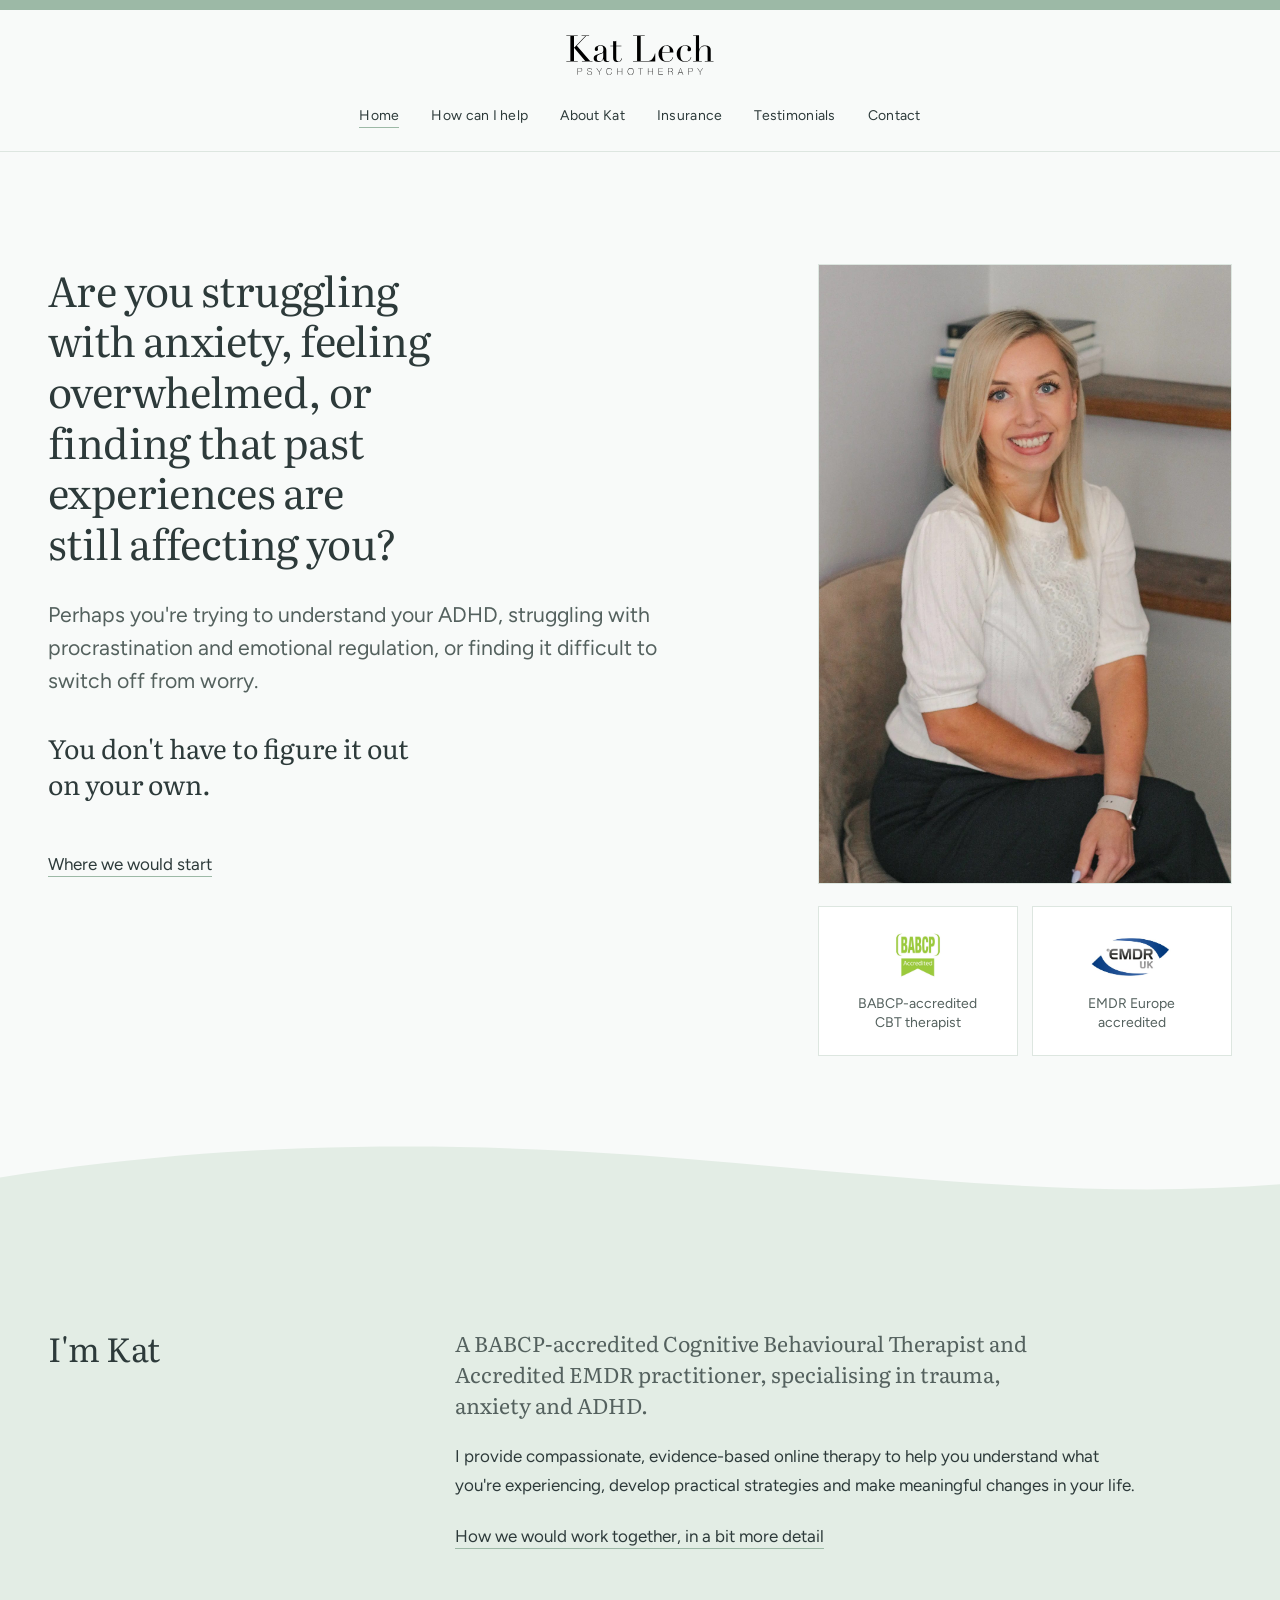
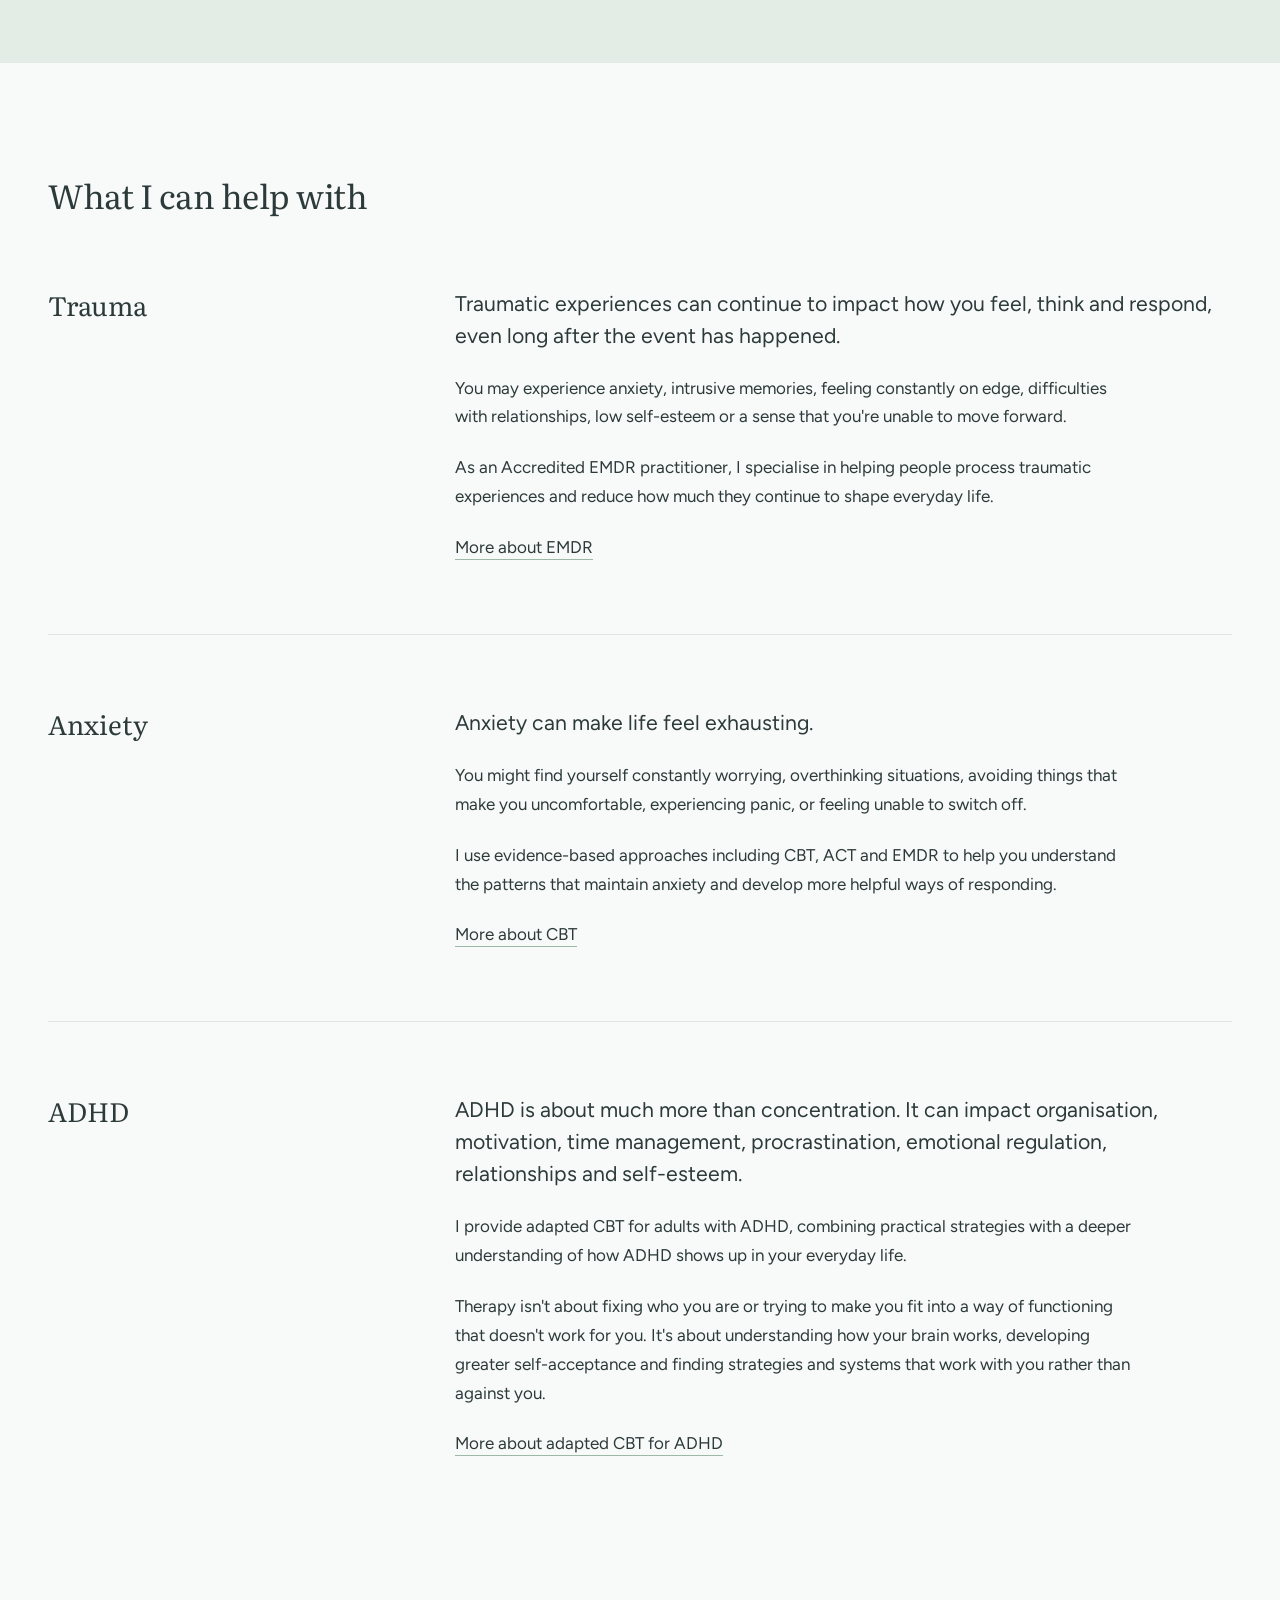
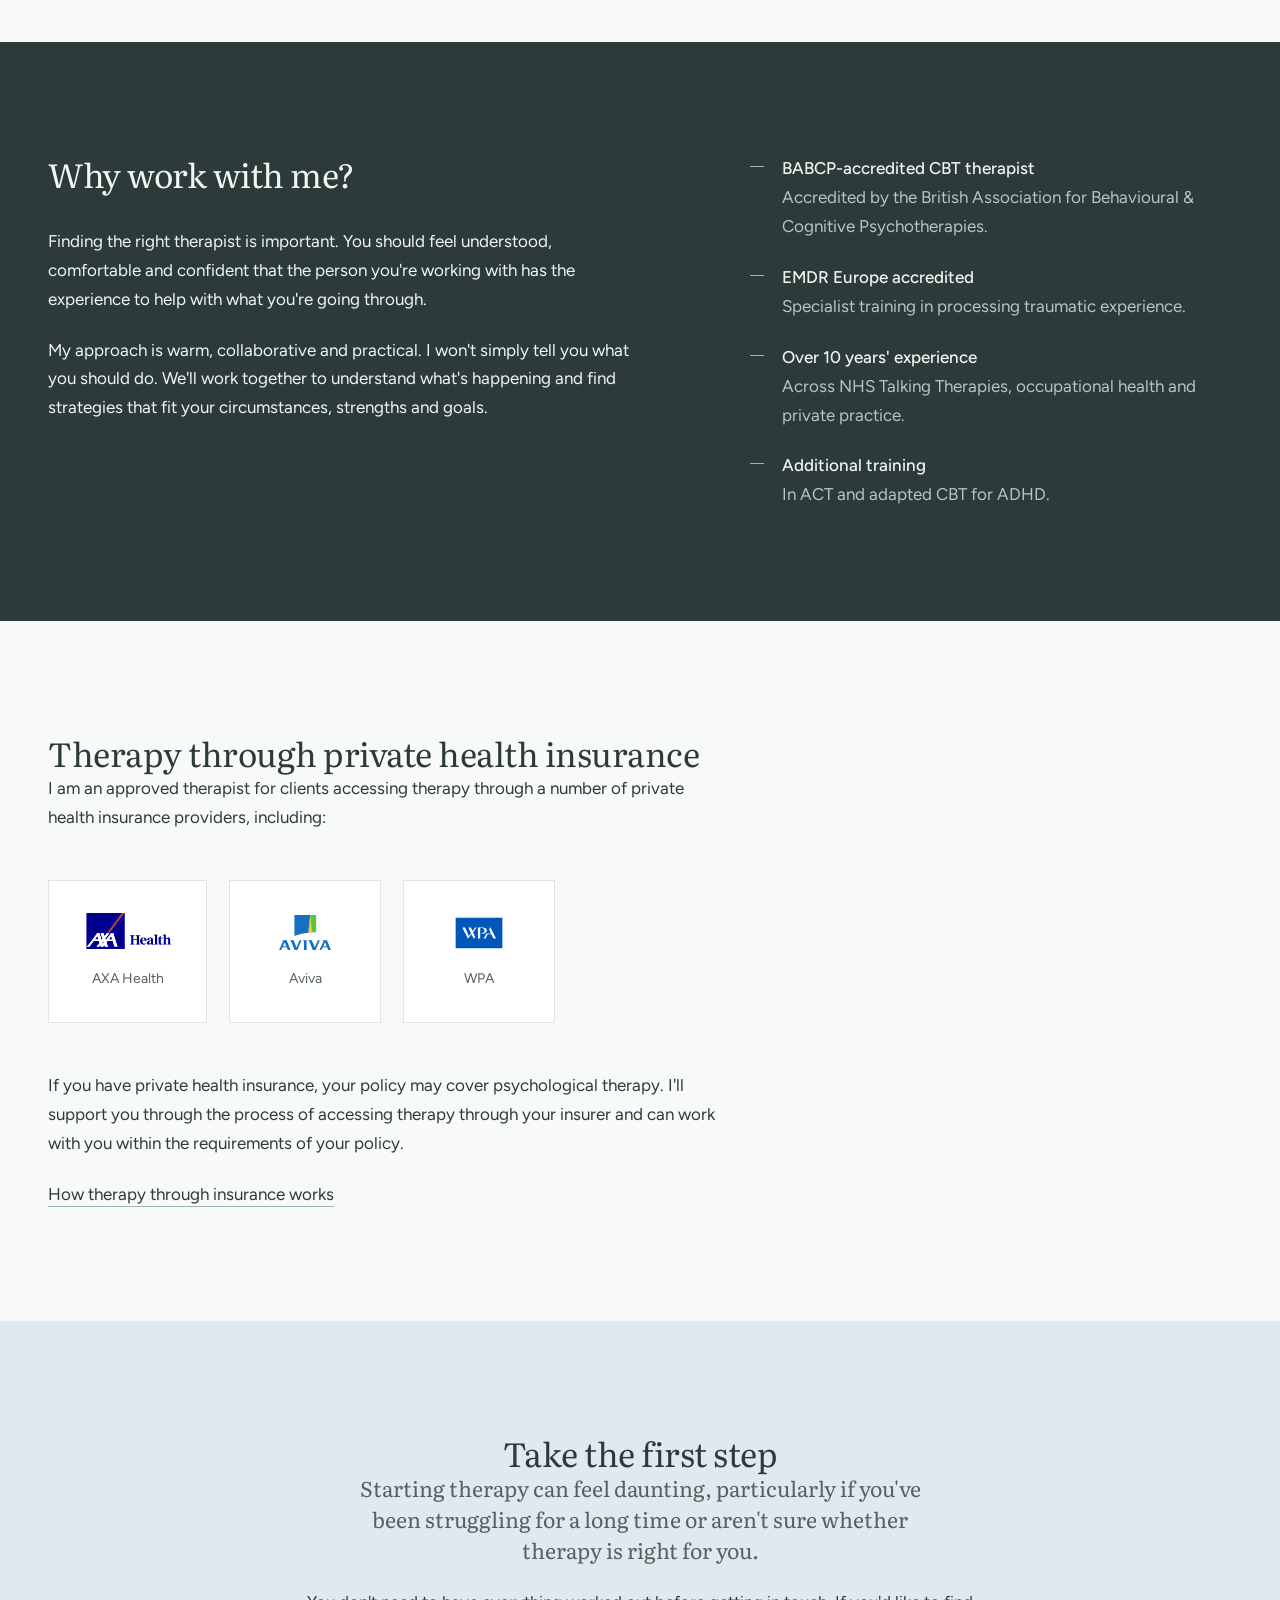
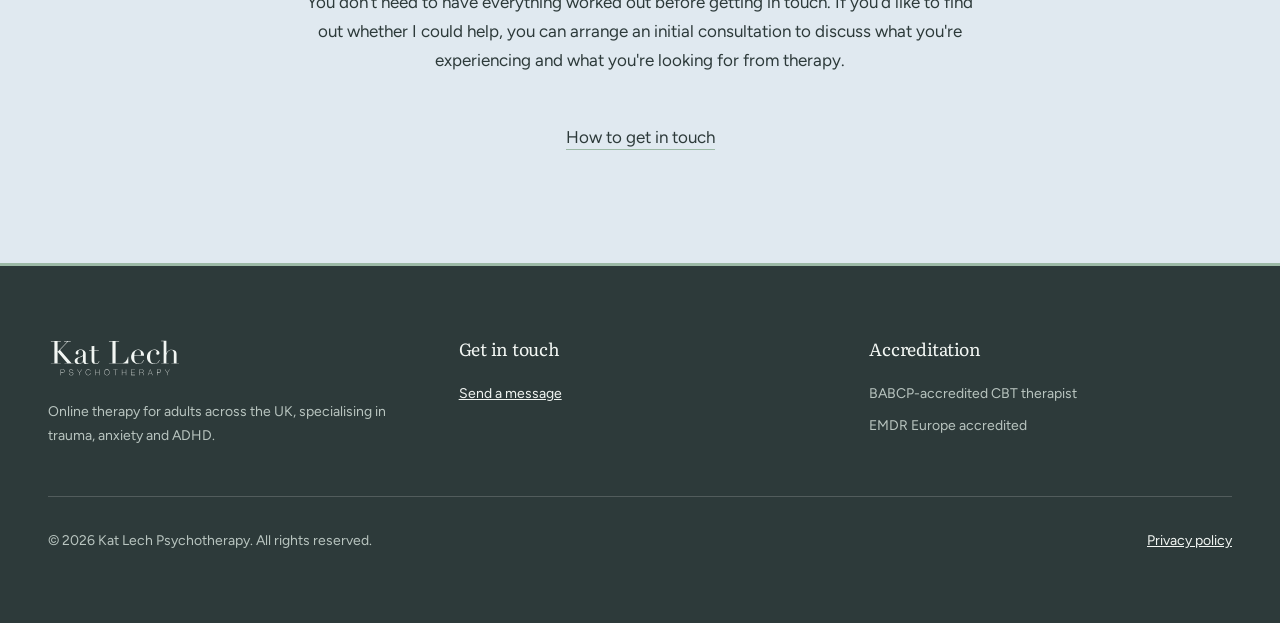
==== index.html @ a3a1272a "Put "affecting" back in the home page headline Requested on the artifact; the rest of the site keeps" ====
<!DOCTYPE html>
<html lang="en-GB">
<head>
<meta charset="utf-8">
<meta name="viewport" content="width=device-width, initial-scale=1">
<title>Kat Lech Psychotherapy — CBT &amp; EMDR Therapy for Trauma, Anxiety and ADHD</title>
<meta name="description" content="Kat is a BABCP-accredited Cognitive Behavioural Therapist and Accredited EMDR practitioner, offering compassionate, evidence-based online therapy for trauma, anxiety and ADHD across the UK.">
<meta property="og:title" content="Kat Lech Psychotherapy — CBT &amp; EMDR Therapy for Trauma, Anxiety and ADHD">
<meta property="og:description" content="Compassionate, evidence-based online therapy for trauma, anxiety and ADHD. BABCP-accredited CBT therapist and Accredited EMDR practitioner.">
<meta property="og:type" content="website">
<meta property="og:locale" content="en_GB">
<link rel="icon" href="assets/img/favicon.ico" sizes="any">
<link rel="icon" href="assets/img/favicon-32.png" type="image/png" sizes="32x32">
<link rel="apple-touch-icon" href="assets/img/apple-touch-icon.png">
<link rel="preconnect" href="https://fonts.googleapis.com">
<link rel="preconnect" href="https://fonts.gstatic.com" crossorigin>
<link href="https://fonts.googleapis.com/css2?family=Literata:opsz,wght@7..72,400..600&family=Figtree:wght@400..600&display=swap" rel="stylesheet">
<link rel="stylesheet" href="assets/css/site.css">
</head>
<body>

<a class="skip-link" href="#main">Skip to content</a>

<div class="topstrip"></div>

<header class="masthead">
  <div class="shell masthead-inner">
    <a class="wordmark" href="index.html">
      <img src="assets/img/kat-lech-psychotherapy-logo.svg" width="846" height="253"
           alt="Kat Lech Psychotherapy">
    </a>

    <button class="nav-toggle" type="button" aria-expanded="false" aria-controls="primary-nav">
      Menu
    </button>

    <nav class="nav" id="primary-nav" aria-label="Primary">
      <ul class="nav-list">
        <li><a href="index.html" aria-current="page">Home</a></li>
        <li><a href="how-can-i-help.html">How can I help</a></li>
        <li><a href="about.html">About Kat</a></li>
        <li><a href="insurance.html">Insurance</a></li>
        <li><a href="testimonials.html">Testimonials</a></li>
        <li><a href="contact.html">Contact</a></li>
      </ul>
    </nav>
  </div>
</header>

<main id="main">

  <!-- Hero ---------------------------------------------------------------- -->
  <section class="hero">
    <div class="shell hero-grid">
      <div>
        <h1 class="enter enter-1">Are you struggling with anxiety, feeling overwhelmed, or finding that past experiences are still affecting you?</h1>

        <p class="hero-sub enter enter-2">Perhaps you're trying to understand your ADHD, struggling with procrastination and emotional regulation, or finding it difficult to switch off from worry.</p>

        <p class="hero-affirm enter enter-3">You don't have to figure it out on your own.</p>

        <p class="hero-next enter enter-4"><a class="link-underline" href="how-can-i-help.html">Where we would start</a></p>

      </div>

      <div class="enter enter-3">
        <figure class="photo" style="margin: 0">
          <img src="assets/img/kat-portrait.jpg"
               width="1400" height="2100"
               alt="Kat, a CBT therapist and Accredited EMDR practitioner, seated in a chair beside a shelf of books."
               fetchpriority="high">
        </figure>

        <ul class="accreditation enter enter-4">
          <li>
            <img src="assets/img/babcp-accredited.jpg" width="600" height="600" alt="">
            <span>BABCP-accredited CBT therapist</span>
          </li>
          <li>
            <img src="assets/img/emdr-uk.jpg" width="600" height="325" alt="">
            <span>EMDR Europe accredited</span>
          </li>
        </ul>
      </div>
    </div>

    <svg class="hero-curve" viewBox="0 0 1440 90" preserveAspectRatio="none" aria-hidden="true" focusable="false">
      <path d="M0,90 L0,44 C240,4 480,0 720,18 C960,36 1200,72 1440,52 L1440,90 Z"></path>
    </svg>
  </section>

  <!-- Introduction -------------------------------------------------------- -->
  <section class="intro section">
    <div class="shell intro-grid">
      <h2>I'm Kat</h2>
      <div class="prose">
        <p class="lead">A BABCP-accredited Cognitive Behavioural Therapist and Accredited EMDR practitioner, specialising in trauma, anxiety and ADHD.</p>
        <p>I provide compassionate, evidence-based online therapy to help you understand what you're experiencing, develop practical strategies and make meaningful changes in your life.</p>
        <p><a class="link-underline" href="how-can-i-help.html">How we would work together, in a bit more detail</a></p>
      </div>
    </div>
  </section>

  <!-- Specialisms --------------------------------------------------------- -->
  <section class="section" aria-labelledby="specialisms-heading">
    <div class="shell">
      <h2 id="specialisms-heading">What I can help with</h2>
    </div>

    <div class="shell specialism">
      <div class="specialism-grid">
        <div>
          <h3>Trauma</h3>
        </div>
        <div class="prose">
          <p>Traumatic experiences can continue to impact how you feel, think and respond, even long after the event has happened.</p>
          <p>You may experience anxiety, intrusive memories, feeling constantly on edge, difficulties with relationships, low self-esteem or a sense that you're unable to move forward.</p>
          <p>As an Accredited EMDR practitioner, I specialise in helping people process traumatic experiences and reduce how much they continue to shape everyday life.</p>
          <p><a class="link-underline" href="how-can-i-help.html#emdr">More about EMDR</a></p>
        </div>
      </div>
    </div>

    <div class="shell specialism">
      <div class="specialism-grid">
        <div>
          <h3>Anxiety</h3>
        </div>
        <div class="prose">
          <p>Anxiety can make life feel exhausting.</p>
          <p>You might find yourself constantly worrying, overthinking situations, avoiding things that make you uncomfortable, experiencing panic, or feeling unable to switch off.</p>
          <p>I use evidence-based approaches including CBT, ACT and EMDR to help you understand the patterns that maintain anxiety and develop more helpful ways of responding.</p>
          <p><a class="link-underline" href="how-can-i-help.html#cbt">More about CBT</a></p>
        </div>
      </div>
    </div>

    <div class="shell specialism">
      <div class="specialism-grid">
        <div>
          <h3>ADHD</h3>
        </div>
        <div class="prose">
          <p>ADHD is about much more than concentration. It can impact organisation, motivation, time management, procrastination, emotional regulation, relationships and self-esteem.</p>
          <p>I provide adapted CBT for adults with ADHD, combining practical strategies with a deeper understanding of how ADHD shows up in your everyday life.</p>
          <p>Therapy isn't about fixing who you are or trying to make you fit into a way of functioning that doesn't work for you. It's about understanding how your brain works, developing greater self-acceptance and finding strategies and systems that work with you rather than against you.</p>
          <p><a class="link-underline" href="how-can-i-help.html#adhd">More about adapted CBT for ADHD</a></p>
        </div>
      </div>
    </div>
  </section>

  <!-- Why work with me ---------------------------------------------------- -->
  <section class="section band-ink" aria-labelledby="why-heading">
    <div class="shell why-grid">
      <div class="prose">
        <h2 id="why-heading">Why work with me?</h2>
        <p>Finding the right therapist is important. You should feel understood, comfortable and confident that the person you're working with has the experience to help with what you're going through.</p>
        <p>My approach is warm, collaborative and practical. I won't simply tell you what you should do. We'll work together to understand what's happening and find strategies that fit your circumstances, strengths and goals.</p>
      </div>

      <ul class="credential-list">
        <li><strong>BABCP-accredited CBT therapist</strong> Accredited by the British Association for Behavioural &amp; Cognitive Psychotherapies.</li>
        <li><strong>EMDR Europe accredited</strong> Specialist training in processing traumatic experience.</li>
        <li><strong>Over 10 years' experience</strong> Across NHS Talking Therapies, occupational health and private practice.</li>
        <li><strong>Additional training</strong> In ACT and adapted CBT for ADHD.</li>
      </ul>
    </div>
  </section>

  <!-- Insurance ----------------------------------------------------------- -->
  <section class="section" aria-labelledby="insurance-heading">
    <div class="shell">
      <h2 id="insurance-heading">Therapy through private health insurance</h2>
      <p>I am an approved therapist for clients accessing therapy through a number of private health insurance providers, including:</p>

      <ul class="insurers">
        <li>
          <img src="assets/img/axa-health.svg" width="160" height="72" alt="" loading="lazy">
          <span>AXA Health</span>
        </li>
        <li>
          <img src="assets/img/aviva.svg" width="957" height="688" alt="" loading="lazy">
          <span>Aviva</span>
        </li>
        <li>
          <img src="assets/img/wpa.svg" width="96" height="72" alt="" loading="lazy">
          <span>WPA</span>
        </li>
      </ul>

      <p>If you have private health insurance, your policy may cover psychological therapy. I'll support you through the process of accessing therapy through your insurer and can work with you within the requirements of your policy.</p>
      <p><a class="link-underline" href="insurance.html">How therapy through insurance works</a></p>
    </div>
  </section>

  <!-- Closing ------------------------------------------------------------- -->
  <section class="section band-sky closing" id="contact" aria-labelledby="contact-heading">
    <div class="shell-narrow">
      <h2 id="contact-heading">Take the first step</h2>
      <p class="lead">Starting therapy can feel daunting, particularly if you've been struggling for a long time or aren't sure whether therapy is right for you.</p>
      <p>You don't need to have everything worked out before getting in touch. If you'd like to find out whether I could help, you can arrange an initial consultation to discuss what you're experiencing and what you're looking for from therapy.</p>

      <p class="closing-next"><a class="link-underline" href="contact.html">How to get in touch</a></p>
    </div>
  </section>

</main>

<footer class="site-footer">
  <div class="shell">
    <div class="footer-grid">
      <div>
        <a class="footer-wordmark" href="index.html">
          <img src="assets/img/kat-lech-psychotherapy-logo-white.svg" width="846" height="253"
               alt="Kat Lech Psychotherapy">
        </a>
        <p>Online therapy for adults across the UK, specialising in trauma, anxiety and ADHD.</p>
      </div>

      <div>
        <h2>Get in touch</h2>
        <ul>
          <li><a href="contact.html">Send a message</a></li>
        </ul>
      </div>

      <div>
        <h2>Accreditation</h2>
        <ul>
          <li>BABCP-accredited CBT therapist</li>
          <li>EMDR Europe accredited</li>
        </ul>
      </div>
    </div>

    <div class="footer-base">
      <p>© <span data-year>2026</span> Kat Lech Psychotherapy. All rights reserved.</p>
      <p><a href="privacy.html">Privacy policy</a></p>
    </div>
  </div>
</footer>

<script src="assets/js/site.js" defer></script>
</body>
</html>
---- assets/css/site.css ----
/* ==========================================================================
   Kat Lech Psychotherapy — CBT & EMDR
   Design tokens first, then base, layout, components, sections, utilities.
   Every brand value lives in :root — change it there and it changes site-wide.
   ========================================================================== */

:root {
  /* Colour — pastel green and blue grounds over a deep slate-teal ink.
     No pink anywhere. Colour sits in the backgrounds; text is never tinted.
     --accent is decorative only and fails contrast for text. */
  --ground:      #f8faf9;
  --surface:     #ffffff;
  --sage:        #e3ede5;
  --sky:         #e0e9f0;
  --accent:      #9cb9a6;
  --ink:         #2d3a3a;
  --ink-muted:   #54615e;
  --rule:        #dde6e0;
  --error:       #9a2f2a;
  --ink-on-dark: #f2f6f3;
  --muted-on-dark: #b9c5c0;

  /* Type */
  --font-display: "Literata", "Iowan Old Style", Georgia, serif;
  --font-body: "Figtree", -apple-system, BlinkMacSystemFont, "Segoe UI", sans-serif;

  /* A true modular scale: every step is the one below it x1.25, at both ends
     of the fluid range, so the hierarchy holds its proportions at any width.
     The old sizes were hand-tuned and their ratios ran from 1.21 to 1.71,
     shifting as the window resized. Everything is smaller now — the display
     size drops from 70px to 41px — because a long, quiet headline does not
     need to shout to be first.
     --step-small sits deliberately off the scale, at a 14px legibility
     floor for navigation and labels. */
  --step-display: clamp(2.07rem, 1.87rem + 0.90vw, 2.59rem);
  --step-h2:      clamp(1.73rem, 1.60rem + 0.60vw, 2.075rem);
  --step-h3:      clamp(1.44rem, 1.35rem + 0.38vw, 1.66rem);
  --step-lead:    clamp(1.20rem, 1.15rem + 0.23vw, 1.33rem);
  --step-body:    clamp(1rem, 0.98rem + 0.11vw, 1.0625rem);
  --step-small:   0.875rem;

  /* Spacing — the same 1.5 ratio, opened up by about a fifth. The type got
     smaller without the space around it changing, so the page had gone tight
     relative to what sits in it. Section rhythm goes 90px to 112px. */
  --space-2xs: 0.5rem;
  --space-xs:  0.875rem;
  --space-s:   1.375rem;
  --space-m:   2rem;
  --space-l:   3rem;
  --space-xl:  4.5rem;
  --space-2xl: 7rem;
  --space-3xl: 10rem;

  /* Height of the sticky masthead plus a little breathing room. */
  --header-height: 9.5rem;

  --measure: 62ch;
  --measure-tight: 48ch;
  --shell: 74rem;
  --shell-narrow: 46rem;

  --ease: cubic-bezier(0.22, 0.61, 0.36, 1);
}

/* --------------------------------------------------------------------------
   Base
   -------------------------------------------------------------------------- */

*,
*::before,
*::after { box-sizing: border-box; }

html {
  -webkit-text-size-adjust: 100%;
  scroll-behavior: smooth;
  /* The masthead is sticky, so anchored targets and keyboard focus must be
     scrolled clear of it — WCAG 2.2 AA, Focus Not Obscured (Minimum). */
  scroll-padding-top: var(--header-height);
}

body {
  margin: 0;
  background: var(--ground);
  color: var(--ink);
  font-family: var(--font-body);
  font-size: var(--step-body);
  line-height: 1.7;
  -webkit-font-smoothing: antialiased;
}

h1, h2, h3, h4 {
  font-family: var(--font-display);
  font-weight: 400;
  line-height: 1.22;
  text-wrap: balance;
  margin: 0;
}

/* Negative tracking only where the type is large enough to need it. */
h1, h2 { letter-spacing: -0.015em; }

h1 { font-size: var(--step-display); }
h2 { font-size: var(--step-h2); }
h3 { font-size: var(--step-h3); line-height: 1.3; }

p { margin: 0 0 var(--space-s); max-width: var(--measure); }
p:last-child { margin-bottom: 0; }

a { color: inherit; }

img, svg { display: block; max-width: 100%; }

ul, ol { margin: 0; padding: 0; }

:focus-visible {
  outline: 2px solid var(--ink);
  outline-offset: 3px;
  border-radius: 2px;
}

.skip-link {
  position: absolute;
  left: var(--space-s);
  top: var(--space-s);
  z-index: 100;
  padding: var(--space-xs) var(--space-s);
  background: var(--ink);
  color: var(--ink-on-dark);
  text-decoration: none;
  transform: translateY(-200%);
}
.skip-link:focus { transform: translateY(0); }

/* --------------------------------------------------------------------------
   Layout primitives
   -------------------------------------------------------------------------- */

.shell {
  width: min(100% - 2.5rem, var(--shell));
  margin-inline: auto;
}

.shell-narrow {
  width: min(100% - 2.5rem, var(--shell-narrow));
  margin-inline: auto;
}

.section { padding-block: var(--space-2xl); }
.section-tight { padding-block: var(--space-xl); }

.band-sage { background: var(--sage); }
.band-sky { background: var(--sky); }
.band-ink { background: var(--ink); color: var(--ink-on-dark); }
.band-ink h2, .band-ink h3 { color: var(--ink-on-dark); }

/* The line under a heading. Same typeface as the headings so subheads read
   as one system across every page. */
.lead {
  font-family: var(--font-display);
  font-size: var(--step-lead);
  line-height: 1.45;
  color: var(--ink-muted);
  max-width: var(--measure-tight);
}

.band-ink .lead { color: var(--muted-on-dark); }

.prose > * + * { margin-top: var(--space-s); }
.prose > h2 + *,
.prose > h3 + * { margin-top: var(--space-m); }

.rule {
  border: 0;
  border-top: 1px solid var(--rule);
  margin: 0;
}

/* --------------------------------------------------------------------------
   Buttons and links
   -------------------------------------------------------------------------- */

.btn {
  display: inline-block;
  padding: 0.95em 1.9em;
  font-family: var(--font-body);
  font-size: var(--step-small);
  font-weight: 500;
  letter-spacing: 0.06em;
  text-transform: uppercase;
  text-decoration: none;
  border: 1px solid var(--ink);
  transition: background-color 0.25s var(--ease), color 0.25s var(--ease);
}

.btn-primary {
  background: var(--ink);
  color: var(--ink-on-dark);
}
.btn-primary:hover { background: #3f5150; }

.btn-secondary {
  background: transparent;
  color: var(--ink);
}
.btn-secondary:hover { background: var(--ink); color: var(--ink-on-dark); }

.btn-on-dark {
  background: var(--ink-on-dark);
  color: var(--ink);
  border-color: var(--ink-on-dark);
}
.btn-on-dark:hover { background: transparent; color: var(--ink-on-dark); }

.link-underline {
  color: inherit;
  text-decoration: none;
  border-bottom: 1px solid var(--accent);
  padding-bottom: 2px;
  transition: border-color 0.25s var(--ease);
}
.link-underline:hover { border-color: currentColor; }

.actions {
  display: flex;
  flex-wrap: wrap;
  gap: var(--space-s);
  align-items: center;
}

/* --------------------------------------------------------------------------
   Header
   -------------------------------------------------------------------------- */

.topstrip {
  height: 10px;
  background: var(--accent);
}

.masthead {
  position: sticky;
  top: 0;
  z-index: 50;
  background: var(--ground);
  border-bottom: 1px solid var(--rule);
}

/* Logo above the navigation, both centred. */
.masthead-inner {
  display: flex;
  flex-direction: column;
  align-items: center;
  gap: var(--space-s);
  padding-block: var(--space-s);
}

.wordmark {
  display: block;
  line-height: 0;
}

/* The lockup stacks the name over the strapline, so it needs more height
   than the single-line version it replaced. */
.wordmark img {
  height: clamp(34px, 5vw, 46px);
  width: auto;
}

.nav-toggle {
  display: inline-flex;
  align-items: center;
  gap: 0.5rem;
  background: none;
  border: 1px solid var(--rule);
  padding: 0.6rem 0.9rem;
  font: inherit;
  font-size: var(--step-small);
  color: var(--ink);
  cursor: pointer;
}

.nav {
  display: flex;
  justify-content: center;
  align-items: center;
  gap: var(--space-m);
  width: 100%;
}

.nav-list {
  display: flex;
  flex-wrap: wrap;
  align-items: center;
  justify-content: center;
  gap: var(--space-xs) var(--space-m);
  list-style: none;
}

.nav-list a {
  text-decoration: none;
  font-size: var(--step-small);
  letter-spacing: 0.02em;
  padding-bottom: 3px;
  border-bottom: 1px solid transparent;
  transition: border-color 0.25s var(--ease);
}
.nav-list a:hover,
.nav-list a[aria-current="page"] { border-color: var(--accent); }

@media (max-width: 62rem) {
  .nav {
    display: none;
    position: absolute;
    inset: 100% 0 auto;
    flex-direction: column;
    align-items: stretch;
    gap: 0;
    background: var(--ground);
    border-bottom: 1px solid var(--rule);
    padding: var(--space-s) 1.25rem var(--space-m);
  }
  .nav[data-open="true"] { display: flex; }
  .nav-list {
    flex-direction: column;
    align-items: stretch;
    gap: 0;
  }
  .nav-list a {
    display: block;
    padding-block: var(--space-s);
    border-bottom: 1px solid var(--rule);
  }
  .nav .btn { margin-top: var(--space-s); text-align: center; }
}

@media (min-width: 62.0625rem) {
  .nav-toggle { display: none; }
}

/* --------------------------------------------------------------------------
   Hero — typography led. The opening question is the strongest asset here.
   -------------------------------------------------------------------------- */

.hero {
  position: relative;
  padding-block: var(--space-2xl) var(--space-3xl);
  overflow: hidden;
}

.hero-grid {
  display: grid;
  gap: var(--space-xl);
  align-items: start;
}

@media (min-width: 60rem) {
  .hero-grid {
    grid-template-columns: minmax(0, 1.35fr) minmax(0, 0.85fr);
    gap: var(--space-2xl);
  }
}

.hero h1 {
  max-width: 18ch;
  }

.hero-sub {
  margin-top: var(--space-m);
  font-size: var(--step-lead);
  line-height: 1.55;
  color: var(--ink-muted);
  max-width: 44ch;
}

.hero-affirm {
  margin-top: var(--space-m);
  font-family: var(--font-display);
  font-size: var(--step-h3);
  line-height: 1.35;
  max-width: 26ch;
}

.hero-next { margin-top: var(--space-l); }


.hero-curve {
  position: absolute;
  left: 0;
  right: 0;
  bottom: -1px;
  width: 100%;
  height: clamp(40px, 6vw, 90px);
  /* Matches the band immediately below, so the curve reads as that section
     rising rather than as a stripe of its own. */
  fill: var(--sage);
}

/* Image placeholders — sized so real photographs drop straight in. */
.frame {
  position: relative;
  background: var(--sage);
  border: 1px solid var(--rule);
}

.frame::after {
  content: attr(data-label);
  position: absolute;
  inset: auto 0 0;
  padding: var(--space-xs);
  text-align: center;
  font-size: 0.75rem;
  letter-spacing: 0.08em;
  color: var(--ink-muted);
}

.frame-portrait { aspect-ratio: 4 / 5; }
.frame-wide { aspect-ratio: 3 / 2; }

.frame img {
  width: 100%;
  height: 100%;
  object-fit: cover;
}

/* A photograph at its own proportions — no crop, no fixed ratio. The width
   and height attributes on the img reserve the space so nothing shifts as
   it loads. */
.photo {
  border: 1px solid var(--rule);
  background: var(--sage);
}

.photo img {
  width: 100%;
  height: auto;
}

/* --------------------------------------------------------------------------
   Intro
   -------------------------------------------------------------------------- */

.intro { background: var(--sage); }

.intro-grid {
  display: grid;
  gap: var(--space-xl);
}

@media (min-width: 60rem) {
  .intro-grid {
    grid-template-columns: minmax(0, 0.55fr) minmax(0, 1.45fr);
    gap: var(--space-2xl);
    align-items: start;
  }
}

/* --------------------------------------------------------------------------
   Specialisms — alternating bands, not a card grid. Heavy subject matter
   reads calmer with full-width room around it.
   -------------------------------------------------------------------------- */

.specialism { padding-block: var(--space-xl); }

.specialism + .specialism { border-top: 1px solid var(--rule); }

.specialism-grid {
  display: grid;
  gap: var(--space-m);
  align-items: start;
}

@media (min-width: 60rem) {
  .specialism-grid {
    grid-template-columns: minmax(0, 0.55fr) minmax(0, 1.45fr);
    gap: var(--space-2xl);
  }
}

/* One step below the section heading above them. They were both set at the
   h2 size, so "Trauma" and "What I can help with" carried equal weight. */
.specialism h3 {
  font-size: var(--step-h3);
  text-wrap: balance;
}

/* The opening line of each specialism carries the weight — it is the
   sentence someone recognises themselves in. */
.specialism .prose > p:first-child {
  font-size: var(--step-lead);
  line-height: 1.5;
}

/* --------------------------------------------------------------------------
   Approaches — a definition list with hairlines. Not a sequence, so no
   numbered markers.
   -------------------------------------------------------------------------- */

.approach-list {
  list-style: none;
  margin-top: var(--space-l);
  border-top: 1px solid var(--rule);
}

.approach-item {
  display: grid;
  gap: var(--space-2xs) var(--space-l);
  padding-block: var(--space-m);
  border-bottom: 1px solid var(--rule);
}

@media (min-width: 48rem) {
  .approach-item {
    grid-template-columns: minmax(0, 0.9fr) minmax(0, 2fr);
    align-items: baseline;
  }
}

.approach-item h3 { font-size: var(--step-h3); }
.approach-item p { color: var(--ink-muted); }

/* --------------------------------------------------------------------------
   Why work with me
   -------------------------------------------------------------------------- */

.why-grid {
  display: grid;
  gap: var(--space-xl);
}

@media (min-width: 60rem) {
  .why-grid {
    grid-template-columns: minmax(0, 1.1fr) minmax(0, 0.9fr);
    gap: var(--space-2xl);
    align-items: start;
  }
}

.credential-list {
  list-style: none;
  display: grid;
  gap: var(--space-s);
}

.credential-list li {
  padding-left: var(--space-m);
  position: relative;
  color: var(--muted-on-dark);
}

.credential-list li::before {
  content: "";
  position: absolute;
  left: 0;
  top: 0.7em;
  width: 14px;
  height: 1px;
  background: var(--accent);
}

.credential-list strong {
  display: block;
  color: var(--ink-on-dark);
  font-weight: 500;
}

/* --------------------------------------------------------------------------
   Insurance
   -------------------------------------------------------------------------- */

.insurers {
  list-style: none;
  display: flex;
  flex-wrap: wrap;
  gap: var(--space-s);
  margin-block: var(--space-l);
}

.insurers li {
  display: flex;
  flex-direction: column;
  align-items: center;
  justify-content: center;
  gap: var(--space-xs);
  min-width: 9.5rem;
  padding: var(--space-m);
  background: var(--surface);
  border: 1px solid var(--rule);
}

/* One slot per insurer so three logos of very different proportions read as
   a set. AXA is more than twice as wide as it is tall; WPA is nearly square. */
.insurers img {
  height: 40px;
  width: auto;
  max-width: 110px;
  object-fit: contain;
}

.insurers span {
  font-size: var(--step-small);
  color: var(--ink-muted);
}

/* --------------------------------------------------------------------------
   Closing call to action
   -------------------------------------------------------------------------- */

.closing { text-align: center; }
.closing p { margin-inline: auto; }
.closing-next { margin-top: var(--space-l); }

/* --------------------------------------------------------------------------
   Footer
   -------------------------------------------------------------------------- */

.site-footer {
  background: var(--ink);
  border-top: 3px solid var(--accent);
  color: var(--muted-on-dark);
  padding-block: var(--space-xl) var(--space-l);
  font-size: var(--step-small);
}

.footer-grid {
  display: grid;
  gap: var(--space-l);
  padding-bottom: var(--space-l);
  border-bottom: 1px solid rgba(247, 242, 244, 0.18);
}

@media (min-width: 48rem) {
  .footer-grid { grid-template-columns: repeat(3, minmax(0, 1fr)); }
}

.site-footer h2 {
  font-size: 1.1rem;
  color: var(--ink-on-dark);
  margin-bottom: var(--space-s);
}

.footer-wordmark {
  display: block;
  margin-bottom: var(--space-s);
}

.footer-wordmark img { height: 40px; width: auto; }

.site-footer a { color: var(--ink-on-dark); }

.site-footer ul { list-style: none; display: grid; gap: var(--space-2xs); }

.footer-base {
  display: flex;
  flex-wrap: wrap;
  gap: var(--space-s) var(--space-m);
  justify-content: space-between;
  padding-top: var(--space-m);
}

/* --------------------------------------------------------------------------
   Inner page header
   -------------------------------------------------------------------------- */

.page-head {
  padding-block: var(--space-xl) var(--space-l);
  border-bottom: 1px solid var(--rule);
}

.page-head h1 { max-width: 20ch; }

.page-head .lead { margin-top: var(--space-m); }

.specialism h3 + * { margin-top: var(--space-s); }

/* --------------------------------------------------------------------------
   Therapy sections — one per approach, anchored for direct linking
   -------------------------------------------------------------------------- */

.therapy { padding-block: var(--space-2xl); scroll-margin-top: 6rem; }

/* Where two sections share the same ground, a rule does the separating that
   a change of band colour does elsewhere. */
.section-divided { border-bottom: 1px solid var(--rule); }

.therapy-head { max-width: var(--measure); margin-bottom: var(--space-l); }

.therapy-head .kicker {
  font-family: var(--font-display);
  font-size: var(--step-lead);
  line-height: 1.45;
  color: var(--ink-muted);
  margin-top: var(--space-2xs);
}

/* Steps — the one numbered component on the site. The content really is a
   sequence, so the numeral does work rather than decoration: it tells you
   how many stages there are and where you are in them.

   One definition serves every use: the therapy pages on plain ground, the
   EMDR section on the blue band, the ADHD section on the dark band, and the
   insurance process. Only the colours change between them. */
.steps {
  list-style: none;
  counter-reset: step;
  display: grid;
  gap: var(--space-s);
  margin-top: var(--space-l);
}

/* One per row. In two columns a three-step sequence left an empty cell, and
   a sequence reads better straight down than in a Z. */

.step {
  counter-increment: step;
  display: grid;
  grid-template-columns: 2.5rem minmax(0, 1fr);
  gap: var(--space-xs) var(--space-s);
  align-content: start;
  padding: var(--space-s);
  background: var(--surface);
  border: 1px solid var(--rule);
}

/* The numeral is the only circle on the site. It earns the shape by being a
   counter rather than a container. */
.step::before {
  content: counter(step);
  grid-column: 1;
  grid-row: 1;
  width: 2.5rem;
  height: 2.5rem;
  display: grid;
  place-items: center;
  border-radius: 50%;
  background: var(--sage);
  color: var(--ink);
  font-family: var(--font-display);
  font-size: 1.1rem;
  font-variant-numeric: tabular-nums;
}

.step h4 {
  grid-column: 2;
  grid-row: 1;
  align-self: center;
  font-size: var(--step-h3);
}

.step p {
  grid-column: 1 / -1;
  margin-bottom: 0;
  color: var(--ink-muted);
  max-width: var(--measure);
}

@media (min-width: 40rem) {
  .step { padding: var(--space-m); }
  .step p { grid-column: 2; }
}

.step p + p { margin-top: var(--space-xs); }

/* On the blue band a white card would be the only pure white on the page,
   so it takes the page ground instead. */
.band-sky .step { background: var(--ground); border-color: #cfdce6; }

.band-ink .step {
  background: rgba(242, 246, 243, 0.07);
  border-color: rgba(242, 246, 243, 0.2);
}

.band-ink .step h4 { color: var(--ink-on-dark); }
.band-ink .step p { color: var(--muted-on-dark); }
.band-ink .step::before { background: var(--ink-on-dark); color: var(--ink); }

/* Tag lists — "can be helpful for" groupings */
.taglist {
  list-style: none;
  display: flex;
  flex-wrap: wrap;
  gap: var(--space-2xs) var(--space-xs);
  margin-top: var(--space-m);
}

.taglist li {
  padding: 0.4em 0.95em;
  background: var(--surface);
  border: 1px solid var(--rule);
  font-size: var(--step-small);
}

.band-ink .taglist li {
  background: transparent;
  border-color: rgba(247, 242, 244, 0.28);
  color: var(--ink-on-dark);
}

.band-sage .taglist li,
.band-sky .taglist li { background: var(--ground); }

.tag-heading {
  font-family: var(--font-body);
  font-size: var(--step-body);
  font-weight: 500;
  margin-top: var(--space-l);
}

/* --------------------------------------------------------------------------
   Testimonials
   -------------------------------------------------------------------------- */

.quote-grid {
  display: grid;
  gap: var(--space-l);
  margin-top: var(--space-xl);
}

@media (min-width: 52rem) {
  .quote-grid { grid-template-columns: repeat(2, minmax(0, 1fr)); }
}

.quote {
  margin: 0;
  padding: var(--space-l);
  background: var(--surface);
  border: 1px solid var(--rule);
}

.quote blockquote {
  margin: 0;
  font-family: var(--font-display);
  font-size: var(--step-lead);
  line-height: 1.5;
}

.quote figcaption { font-weight: 500; color: var(--ink); }

/* Masonry-ish columns so quotes of very different lengths don't leave one
   column short. */
@media (min-width: 52rem) {
  .quote-grid {
    display: block;
    columns: 2;
    column-gap: var(--space-l);
  }
  .quote {
    break-inside: avoid;
    margin-bottom: var(--space-l);
  }
}

.quote figcaption {
  margin-top: var(--space-m);
  padding-top: var(--space-s);
  border-top: 1px solid var(--rule);
  font-size: var(--step-small);
  color: var(--ink-muted);
}

.notice {
  padding: var(--space-m);
  border: 1px dashed var(--accent);
  background: var(--surface);
  font-size: var(--step-small);
  color: var(--ink-muted);
  margin-top: var(--space-l);
}

/* --------------------------------------------------------------------------
   Contact
   -------------------------------------------------------------------------- */

.contact-grid {
  display: grid;
  gap: var(--space-xl);
}

@media (min-width: 58rem) {
  .contact-grid {
    grid-template-columns: minmax(0, 1fr) minmax(0, 1fr);
    gap: var(--space-2xl);
    align-items: start;
  }
}

.field { display: grid; gap: var(--space-2xs); margin-bottom: var(--space-m); }

.field label { font-size: var(--step-small); font-weight: 500; }

.field input,
.field textarea,
.field select {
  font: inherit;
  font-size: var(--step-body);
  padding: 0.75em 0.9em;
  background: var(--surface);
  border: 1px solid var(--rule);
  color: var(--ink);
  width: 100%;
}

.field textarea { min-height: 9rem; resize: vertical; }

.field-note { font-size: var(--step-small); color: var(--ink-muted); }

.field .required { color: var(--error); font-weight: 500; }

.field input:focus-visible,
.field textarea:focus-visible,
.field select:focus-visible { outline-offset: 1px; }

.field-error {
  font-size: var(--step-small);
  color: var(--error);
  font-weight: 500;
}

[aria-invalid="true"] { border-color: var(--error); border-width: 2px; }

.error-summary {
  padding: var(--space-m);
  margin-bottom: var(--space-l);
  border: 2px solid var(--error);
  background: var(--surface);
}

.error-summary h2 {
  font-size: var(--step-h3);
  margin-bottom: var(--space-xs);
}

.error-summary ul { display: grid; gap: var(--space-2xs); padding-left: var(--space-s); }
.error-summary li { list-style: disc; }
.error-summary a { color: var(--error); }

.detail-list {
  list-style: none;
  display: grid;
  gap: var(--space-m);
  margin-top: var(--space-l);
}

.detail-list dt,
.detail-list .detail-label {
  font-size: var(--step-small);
  color: var(--ink-muted);
  margin-bottom: 2px;
}

/* --------------------------------------------------------------------------
   Motion — one entrance on load, nothing on scroll. For an audience living
   with anxiety and ADHD, a page that stays still is the kinder default.
   -------------------------------------------------------------------------- */

@media (prefers-reduced-motion: no-preference) {
  .enter {
    opacity: 0;
    transform: translateY(10px);
    animation: enter 0.55s var(--ease) forwards;
  }
  .enter-1 { animation-delay: 0.02s; }
  .enter-2 { animation-delay: 0.09s; }
  .enter-3 { animation-delay: 0.16s; }
  .enter-4 { animation-delay: 0.23s; }
}

@keyframes enter {
  to { opacity: 1; transform: none; }
}

@media (prefers-reduced-motion: reduce) {
  html { scroll-behavior: auto; }
  *, *::before, *::after {
    animation-duration: 0.01ms !important;
    transition-duration: 0.01ms !important;
  }
}

/* --------------------------------------------------------------------------
   Accreditation marks — supplied artwork sits on white so each one gets its
   own panel rather than being dropped onto a coloured band.
   -------------------------------------------------------------------------- */

/* Sits under the portrait. Equal columns rather than content-sized boxes,
   so the longer caption doesn't make one panel wider than the other. */
.accreditation {
  list-style: none;
  display: grid;
  grid-template-columns: repeat(2, minmax(0, 1fr));
  gap: var(--space-xs);
  margin-top: var(--space-s);
}

.accreditation li {
  display: flex;
  flex-direction: column;
  align-items: center;
  justify-content: flex-start;
  gap: var(--space-xs);
  padding: var(--space-s);
  background: var(--surface);
  border: 1px solid var(--rule);
}

.accreditation img {
  width: auto;
  height: 52px;
  object-fit: contain;
}

.accreditation span {
  font-size: var(--step-small);
  line-height: 1.35;
  color: var(--ink-muted);
  text-align: center;
  text-wrap: balance;
}

/* --------------------------------------------------------------------------
   Contact extras
   -------------------------------------------------------------------------- */

/* Off-screen rather than display:none — bots skip hidden fields, and this
   still has to be a real field they can fill in. */
.honeypot {
  position: absolute;
  left: -9999px;
  width: 1px;
  height: 1px;
  overflow: hidden;
}

/* --------------------------------------------------------------------------
   About
   -------------------------------------------------------------------------- */

.about-grid {
  display: grid;
  gap: var(--space-l);
  align-items: start;
}

@media (min-width: 58rem) {
  .about-grid {
    grid-template-columns: minmax(0, 1fr) minmax(0, 1fr);
    gap: var(--space-2xl);
  }
}

/* Quiet note under the testimonials — present for anyone who looks for it,
   without competing with the quotes themselves. */
.disclaimer {
  margin-top: var(--space-l);
  padding-top: var(--space-s);
  border-top: 1px solid var(--rule);
  font-size: var(--step-small);
  color: var(--ink-muted);
  max-width: var(--measure);
}
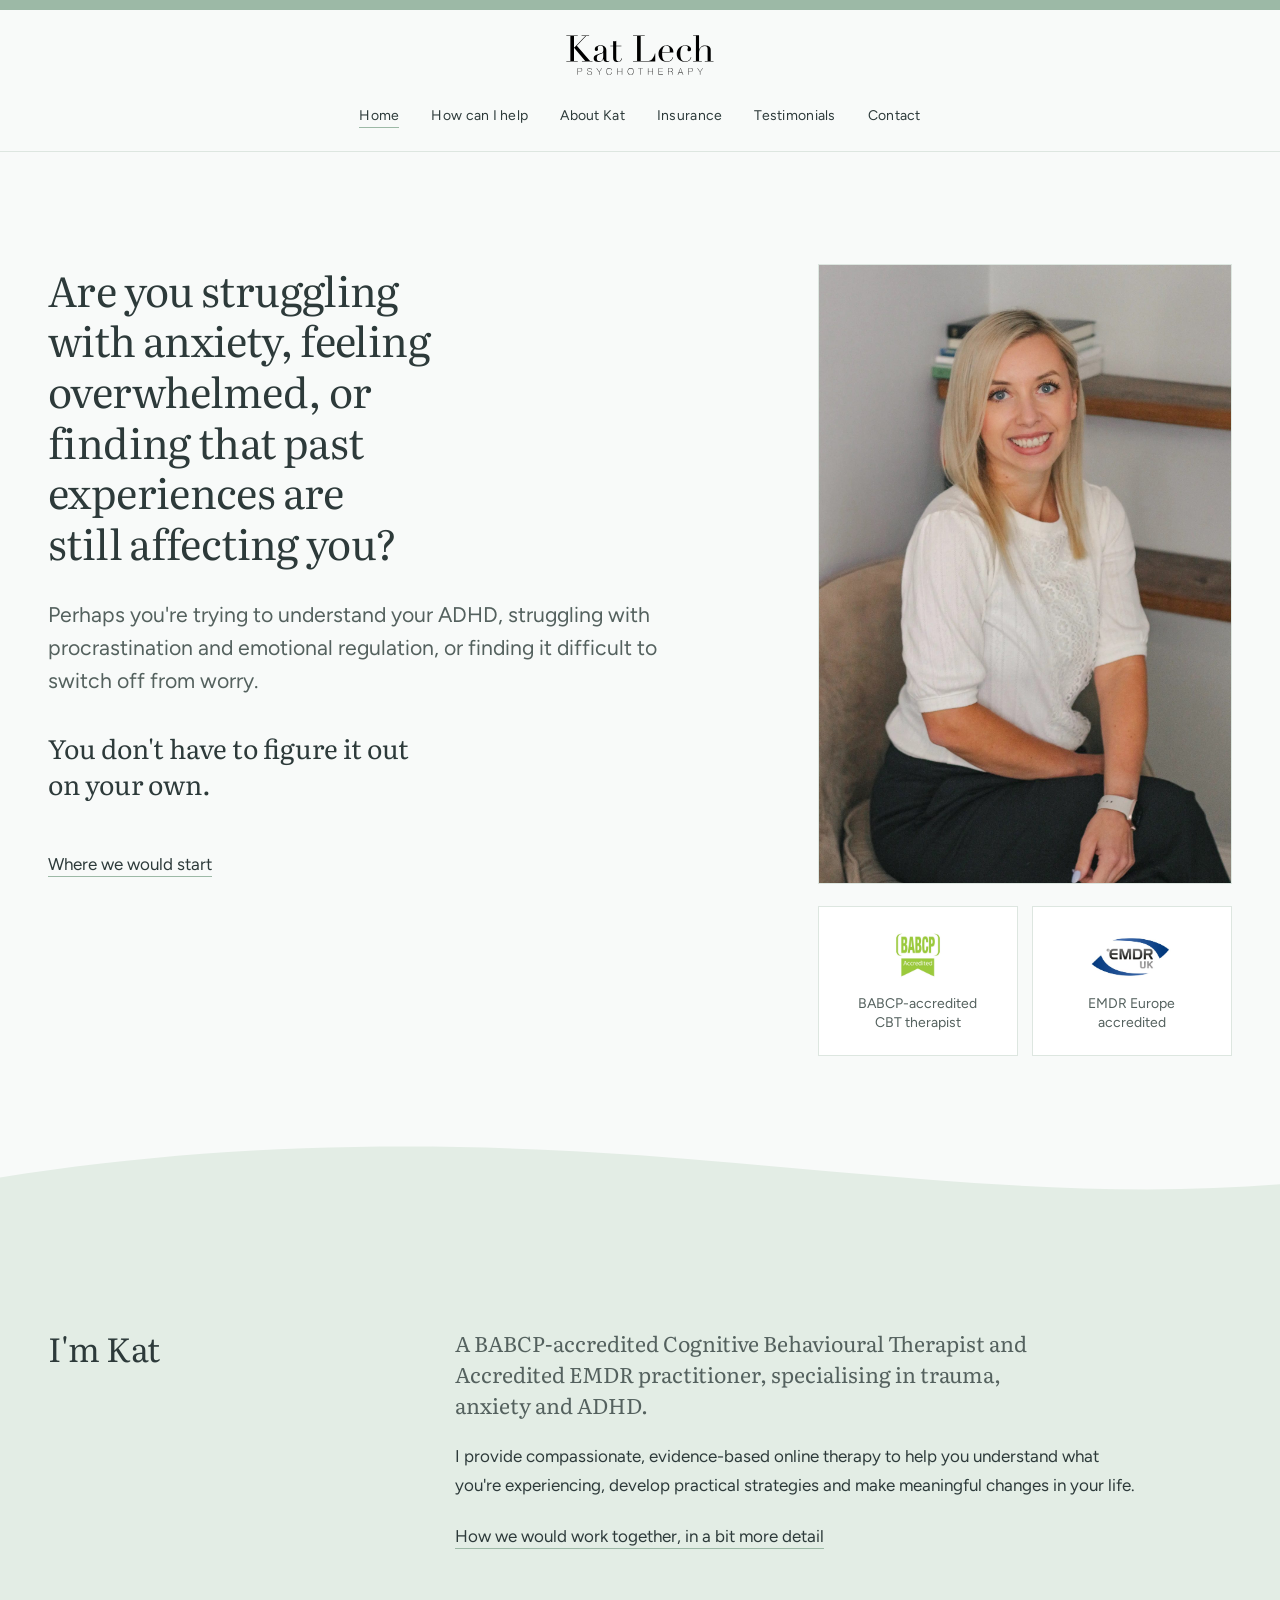
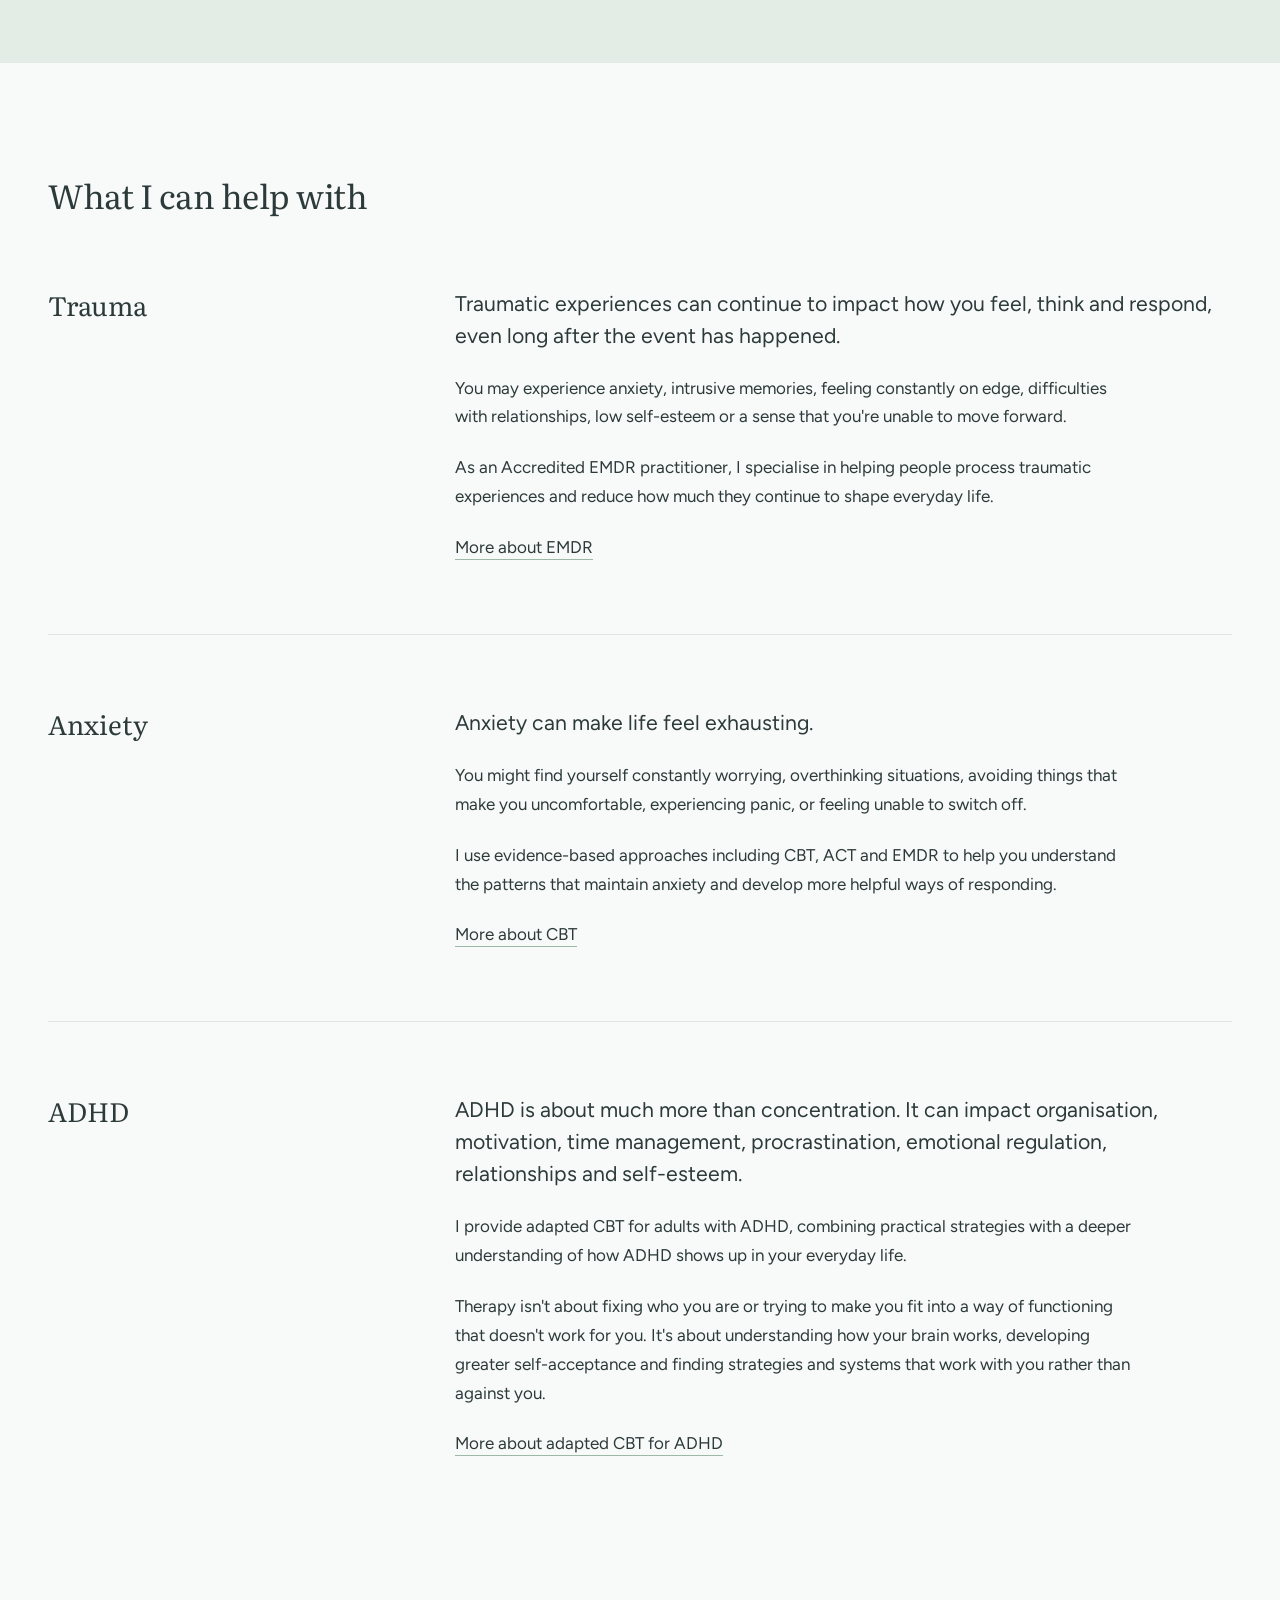
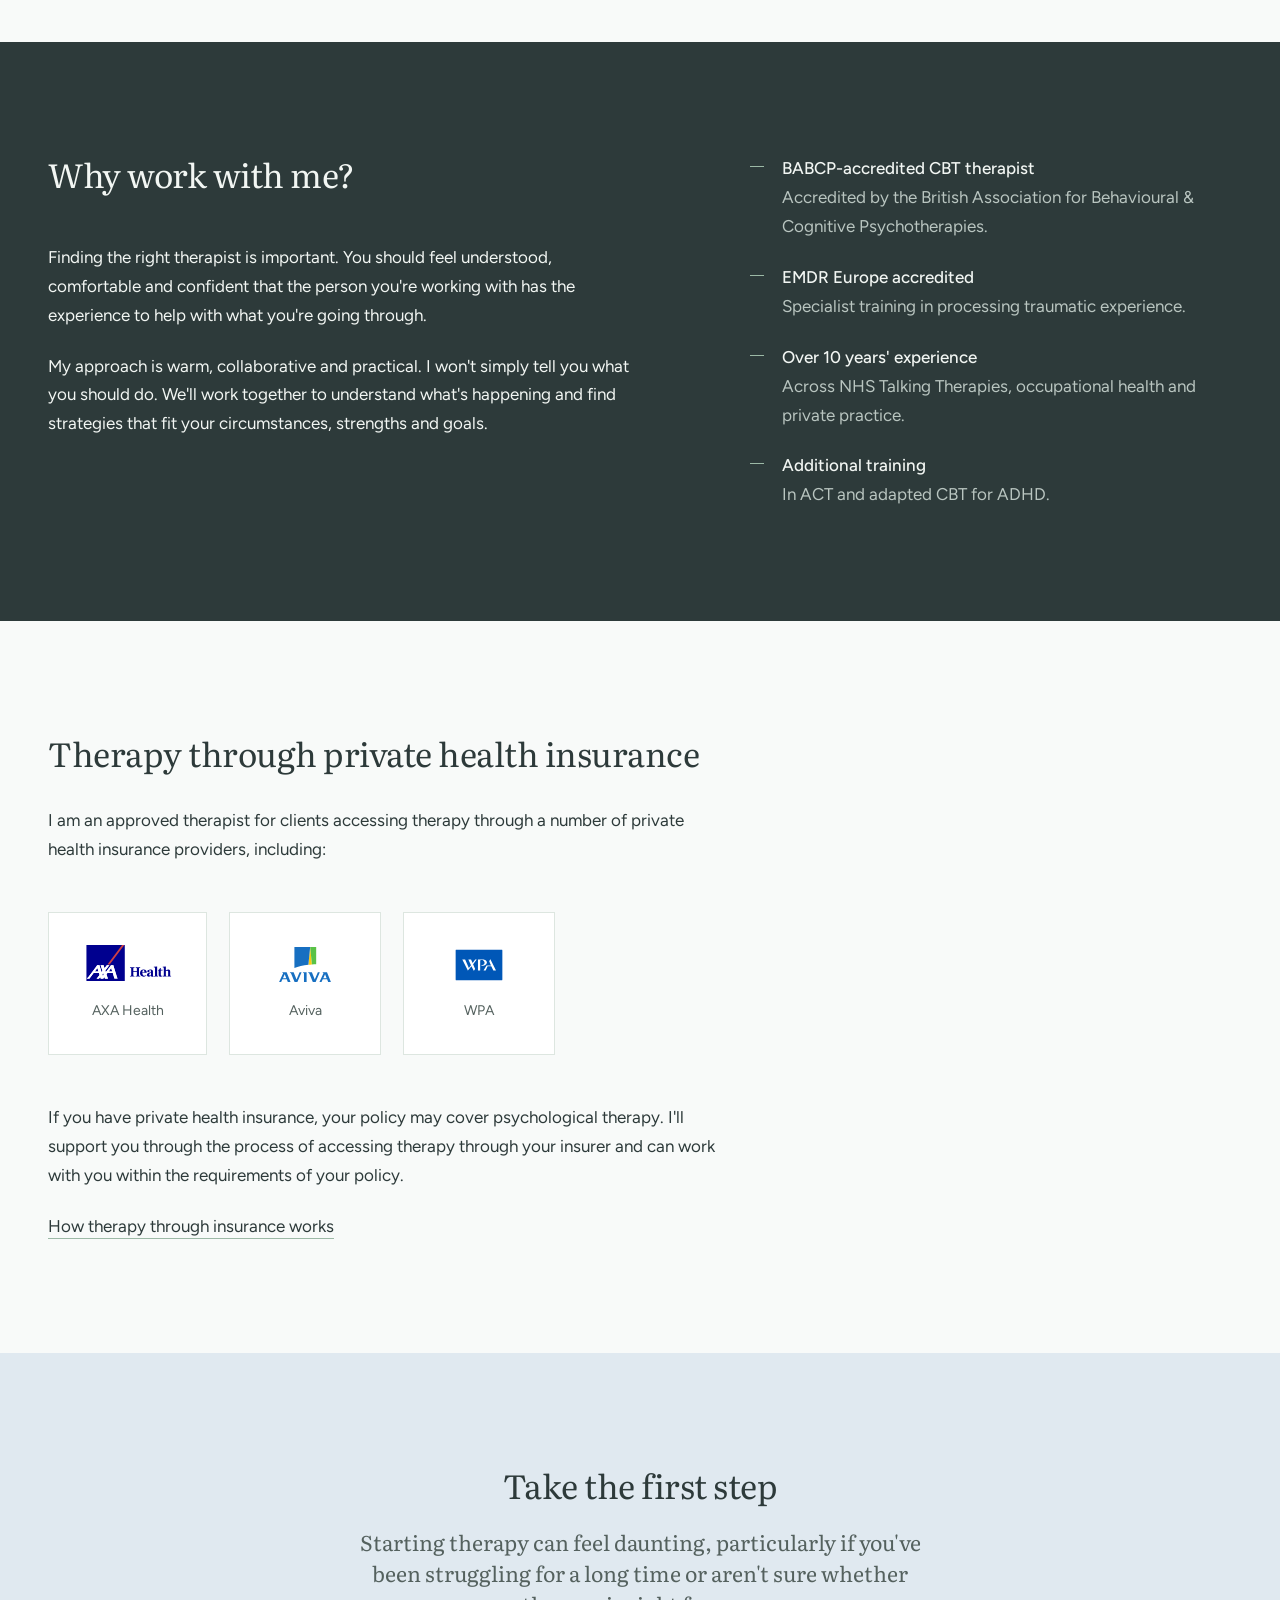
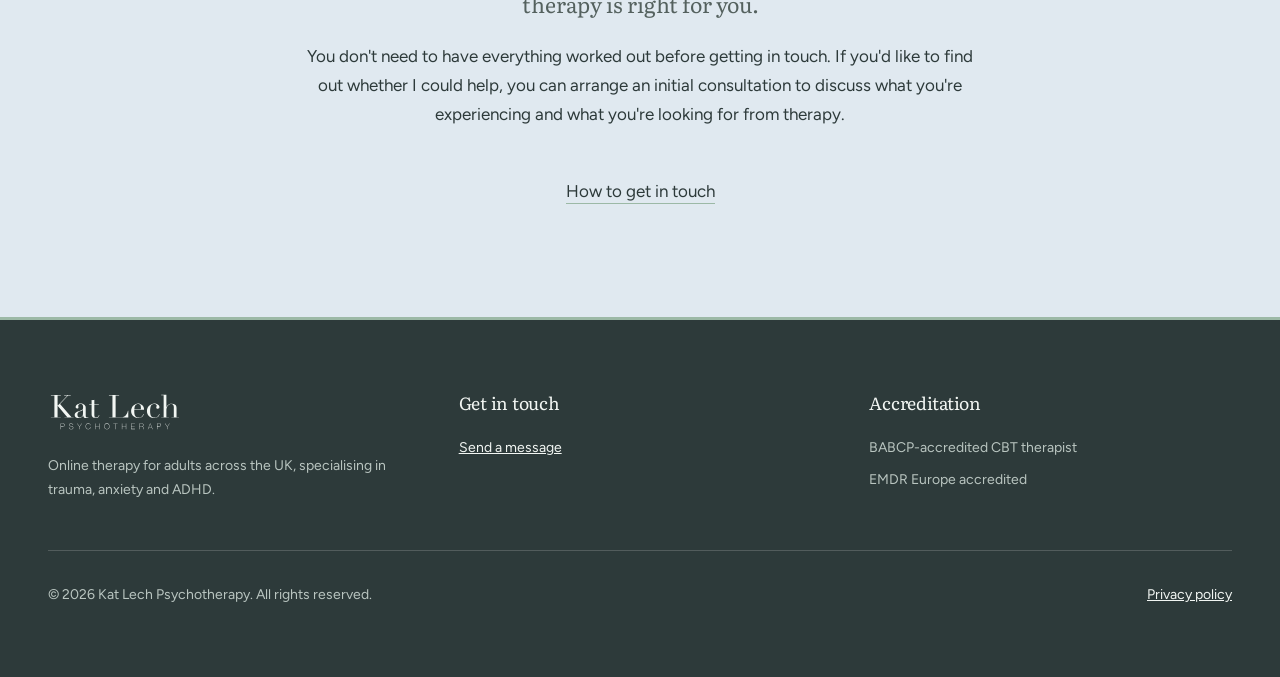
==== commit 1e6965dd: "Add SEO metadata, a qualifications section, and fix the intro alignment Search: per-page canonical, " ====
--- a/index.html
+++ b/index.html
@@ -3,12 +3,20 @@
 <head>
 <meta charset="utf-8">
 <meta name="viewport" content="width=device-width, initial-scale=1">
-<title>Kat Lech Psychotherapy — CBT &amp; EMDR Therapy for Trauma, Anxiety and ADHD</title>
-<meta name="description" content="Kat is a BABCP-accredited Cognitive Behavioural Therapist and Accredited EMDR practitioner, offering compassionate, evidence-based online therapy for trauma, anxiety and ADHD across the UK.">
-<meta property="og:title" content="Kat Lech Psychotherapy — CBT &amp; EMDR Therapy for Trauma, Anxiety and ADHD">
-<meta property="og:description" content="Compassionate, evidence-based online therapy for trauma, anxiety and ADHD. BABCP-accredited CBT therapist and Accredited EMDR practitioner.">
+<title>Kat Lech Psychotherapy | Online CBT &amp; EMDR Therapy, UK</title>
+<meta name="description" content="Online therapy for adults anywhere in the UK. BABCP-accredited CBT therapist and Accredited EMDR practitioner specialising in trauma, anxiety and ADHD.">
+<link rel="canonical" href="https://katlech.co.uk/">
+<meta property="og:site_name" content="Kat Lech Psychotherapy">
+<meta property="og:title" content="Online CBT and EMDR therapy for trauma, anxiety and ADHD">
+<meta property="og:description" content="Evidence-based therapy with a BABCP-accredited CBT therapist and Accredited EMDR practitioner. Online, anywhere in the UK.">
+<meta property="og:url" content="https://katlech.co.uk/">
 <meta property="og:type" content="website">
 <meta property="og:locale" content="en_GB">
+<meta property="og:image" content="https://katlech.co.uk/assets/img/og-image.jpg">
+<meta property="og:image:width" content="1200">
+<meta property="og:image:height" content="630">
+<meta property="og:image:alt" content="Kat Lech on a beach with her two dogs">
+<meta name="twitter:card" content="summary_large_image">
 <link rel="icon" href="assets/img/favicon.ico" sizes="any">
 <link rel="icon" href="assets/img/favicon-32.png" type="image/png" sizes="32x32">
 <link rel="apple-touch-icon" href="assets/img/apple-touch-icon.png">
@@ -16,6 +24,100 @@
 <link rel="preconnect" href="https://fonts.gstatic.com" crossorigin>
 <link href="https://fonts.googleapis.com/css2?family=Literata:opsz,wght@7..72,400..600&family=Figtree:wght@400..600&display=swap" rel="stylesheet">
 <link rel="stylesheet" href="assets/css/site.css">
+<script type="application/ld+json">
+[
+  {
+    "@context": "https://schema.org",
+    "@type": "ProfessionalService",
+    "@id": "https://katlech.co.uk/#practice",
+    "name": "Kat Lech Psychotherapy",
+    "url": "https://katlech.co.uk/",
+    "logo": "https://katlech.co.uk/assets/img/kat-lech-psychotherapy-logo.svg",
+    "image": "https://katlech.co.uk/assets/img/og-image.jpg",
+    "description": "Online CBT, EMDR and ACT therapy for adults, specialising in trauma, anxiety and ADHD. Delivered online across the United Kingdom.",
+    "areaServed": {
+      "@type": "Country",
+      "name": "United Kingdom"
+    },
+    "availableLanguage": "en-GB",
+    "priceRange": "£80",
+    "provider": {
+      "@id": "https://katlech.co.uk/#kat"
+    },
+    "knowsAbout": [
+      "Cognitive Behavioural Therapy",
+      "EMDR",
+      "Acceptance and Commitment Therapy",
+      "Trauma",
+      "Anxiety",
+      "ADHD"
+    ],
+    "makesOffer": [
+      {
+        "@type": "Offer",
+        "name": "CBT session (50 minutes)",
+        "priceSpecification": {
+          "@type": "PriceSpecification",
+          "price": "80",
+          "priceCurrency": "GBP"
+        }
+      },
+      {
+        "@type": "Offer",
+        "name": "EMDR session (60 minutes)",
+        "priceSpecification": {
+          "@type": "PriceSpecification",
+          "price": "80",
+          "priceCurrency": "GBP"
+        }
+      }
+    ]
+  },
+  {
+    "@context": "https://schema.org",
+    "@type": "Person",
+    "@id": "https://katlech.co.uk/#kat",
+    "name": "Kat Lech",
+    "jobTitle": "Psychotherapist",
+    "url": "https://katlech.co.uk/about.html",
+    "image": "https://katlech.co.uk/assets/img/kat-portrait.jpg",
+    "worksFor": {
+      "@id": "https://katlech.co.uk/#practice"
+    },
+    "hasCredential": [
+      {
+        "@type": "EducationalOccupationalCredential",
+        "credentialCategory": "Professional accreditation",
+        "name": "BABCP-accredited Cognitive Behavioural Psychotherapist",
+        "recognizedBy": {
+          "@type": "Organization",
+          "name": "British Association for Behavioural and Cognitive Psychotherapies"
+        }
+      },
+      {
+        "@type": "EducationalOccupationalCredential",
+        "credentialCategory": "Professional accreditation",
+        "name": "Accredited EMDR practitioner",
+        "recognizedBy": {
+          "@type": "Organization",
+          "name": "EMDR Europe"
+        }
+      }
+    ]
+  },
+  {
+    "@context": "https://schema.org",
+    "@type": "WebSite",
+    "@id": "https://katlech.co.uk/#website",
+    "url": "https://katlech.co.uk/",
+    "name": "Kat Lech Psychotherapy",
+    "inLanguage": "en-GB",
+    "publisher": {
+      "@id": "https://katlech.co.uk/#practice"
+    }
+  }
+]
+</script>
 </head>
 <body>
 
--- a/assets/css/site.css
+++ b/assets/css/site.css
@@ -166,8 +166,17 @@
 .band-ink .lead { color: var(--muted-on-dark); }
 
 .prose > * + * { margin-top: var(--space-s); }
+/* One rule for the gap under a heading, rather than a value per section.
+   It has to be clearly larger than the gap between two paragraphs, or the
+   heading reads as part of the block above it instead of introducing what
+   follows. Cards set their own tighter values below. */
+h1 + *,
+h2 + *,
+h3 + * { margin-top: var(--space-m); }
+
+/* Running text gets more, since the heading is carrying more beneath it. */
 .prose > h2 + *,
-.prose > h3 + * { margin-top: var(--space-m); }
+.prose > h3 + * { margin-top: var(--space-l); }
 
 .rule {
   border: 0;
@@ -453,6 +462,11 @@
   }
 }
 
+/* The heading here is a column of its own, not a heading sitting above the
+   text, so the general gap under a heading would push the second column down
+   the page instead of adding space beneath it. */
+.intro-grid > h2 + * { margin-top: 0; }
+
 /* --------------------------------------------------------------------------
    Specialisms — alternating bands, not a card grid. Heavy subject matter
    reads calmer with full-width room around it.
@@ -606,6 +620,11 @@
 
 .closing { text-align: center; }
 .closing p { margin-inline: auto; }
+
+/* Short, centred blocks. The general heading gap is sized for a column of
+   running text and looks like a hole under two centred lines, so these take
+   the paragraph gap instead. */
+.closing h2 + * { margin-top: var(--space-s); }
 .closing-next { margin-top: var(--space-l); }
 
 /* --------------------------------------------------------------------------
@@ -636,6 +655,9 @@
   color: var(--ink-on-dark);
   margin-bottom: var(--space-s);
 }
+
+/* Small type in short columns — the general heading gap is too much here. */
+.site-footer h2 + * { margin-top: 0; }
 
 .footer-wordmark {
   display: block;
@@ -1040,10 +1062,45 @@
 }
 
 @media (min-width: 58rem) {
+  /* The text is short and the photograph is square, so equal columns left the
+     two halves ending at very different heights. The text column is narrower
+     and both are centred on each other instead. */
   .about-grid {
-    grid-template-columns: minmax(0, 1fr) minmax(0, 1fr);
+    grid-template-columns: minmax(0, 1fr) minmax(0, 0.82fr);
     gap: var(--space-2xl);
-  }
+    align-items: center;
+  }
+
+  /* A square photograph at full column width towered over three short
+     paragraphs. Capped, so the two halves are closer in height. */
+  .about-grid .photo-mounted {
+    max-width: 26rem;
+    justify-self: end;
+    /* Room for the corners the tilt throws out past the box. */
+    margin-right: var(--space-xs);
+  }
+
+  .about-grid .prose { max-width: var(--measure-tight); }
+}
+
+/* A mount rather than a border: white card, photograph inset within it, and a
+   shadow soft enough to read as depth rather than decoration. */
+.photo-mounted {
+  margin: 0;
+  /* Polaroid proportions: even margin on three sides, a deep one below. */
+  padding: var(--space-xs) var(--space-xs) var(--space-l);
+  background: var(--surface);
+  border: 1px solid var(--rule);
+  transform: rotate(-1.75deg);
+  box-shadow:
+    0 2px 3px rgba(45, 58, 58, 0.06),
+    0 22px 45px -26px rgba(45, 58, 58, 0.5);
+}
+
+.photo-mounted img { display: block; }
+
+@media (min-width: 58rem) {
+  .photo-mounted { padding: var(--space-s) var(--space-s) var(--space-xl); }
 }
 
 /* Quiet note under the testimonials — present for anyone who looks for it,
@@ -1056,3 +1113,50 @@
   color: var(--ink-muted);
   max-width: var(--measure);
 }
+
+/* --------------------------------------------------------------------------
+   Qualifications panel
+   -------------------------------------------------------------------------- */
+
+.quals {
+  display: grid;
+  gap: var(--space-l);
+  background: var(--surface);
+  border: 1px solid var(--rule);
+  padding: var(--space-l);
+}
+
+@media (min-width: 58rem) {
+  .quals {
+    grid-template-columns: minmax(0, 1.1fr) minmax(0, 0.9fr);
+    gap: var(--space-2xl);
+    padding: var(--space-l) var(--space-xl);
+  }
+}
+
+.qual-group h3 {
+  font-family: var(--font-body);
+  font-size: var(--step-small);
+  font-weight: 600;
+  letter-spacing: 0.09em;
+  text-transform: uppercase;
+  color: var(--ink-muted);
+  padding-bottom: var(--space-xs);
+  border-bottom: 2px solid var(--accent);
+}
+
+/* The label is a rule-topped heading; the list belongs tight beneath it. */
+.qual-group h3 + * { margin-top: var(--space-s); }
+
+.qual-list {
+  list-style: none;
+  display: grid;
+}
+
+.qual-list li {
+  padding-block: var(--space-s);
+  border-bottom: 1px solid var(--rule);
+  max-width: var(--measure);
+}
+
+.qual-list li:last-child { border-bottom: 0; padding-bottom: 0; }
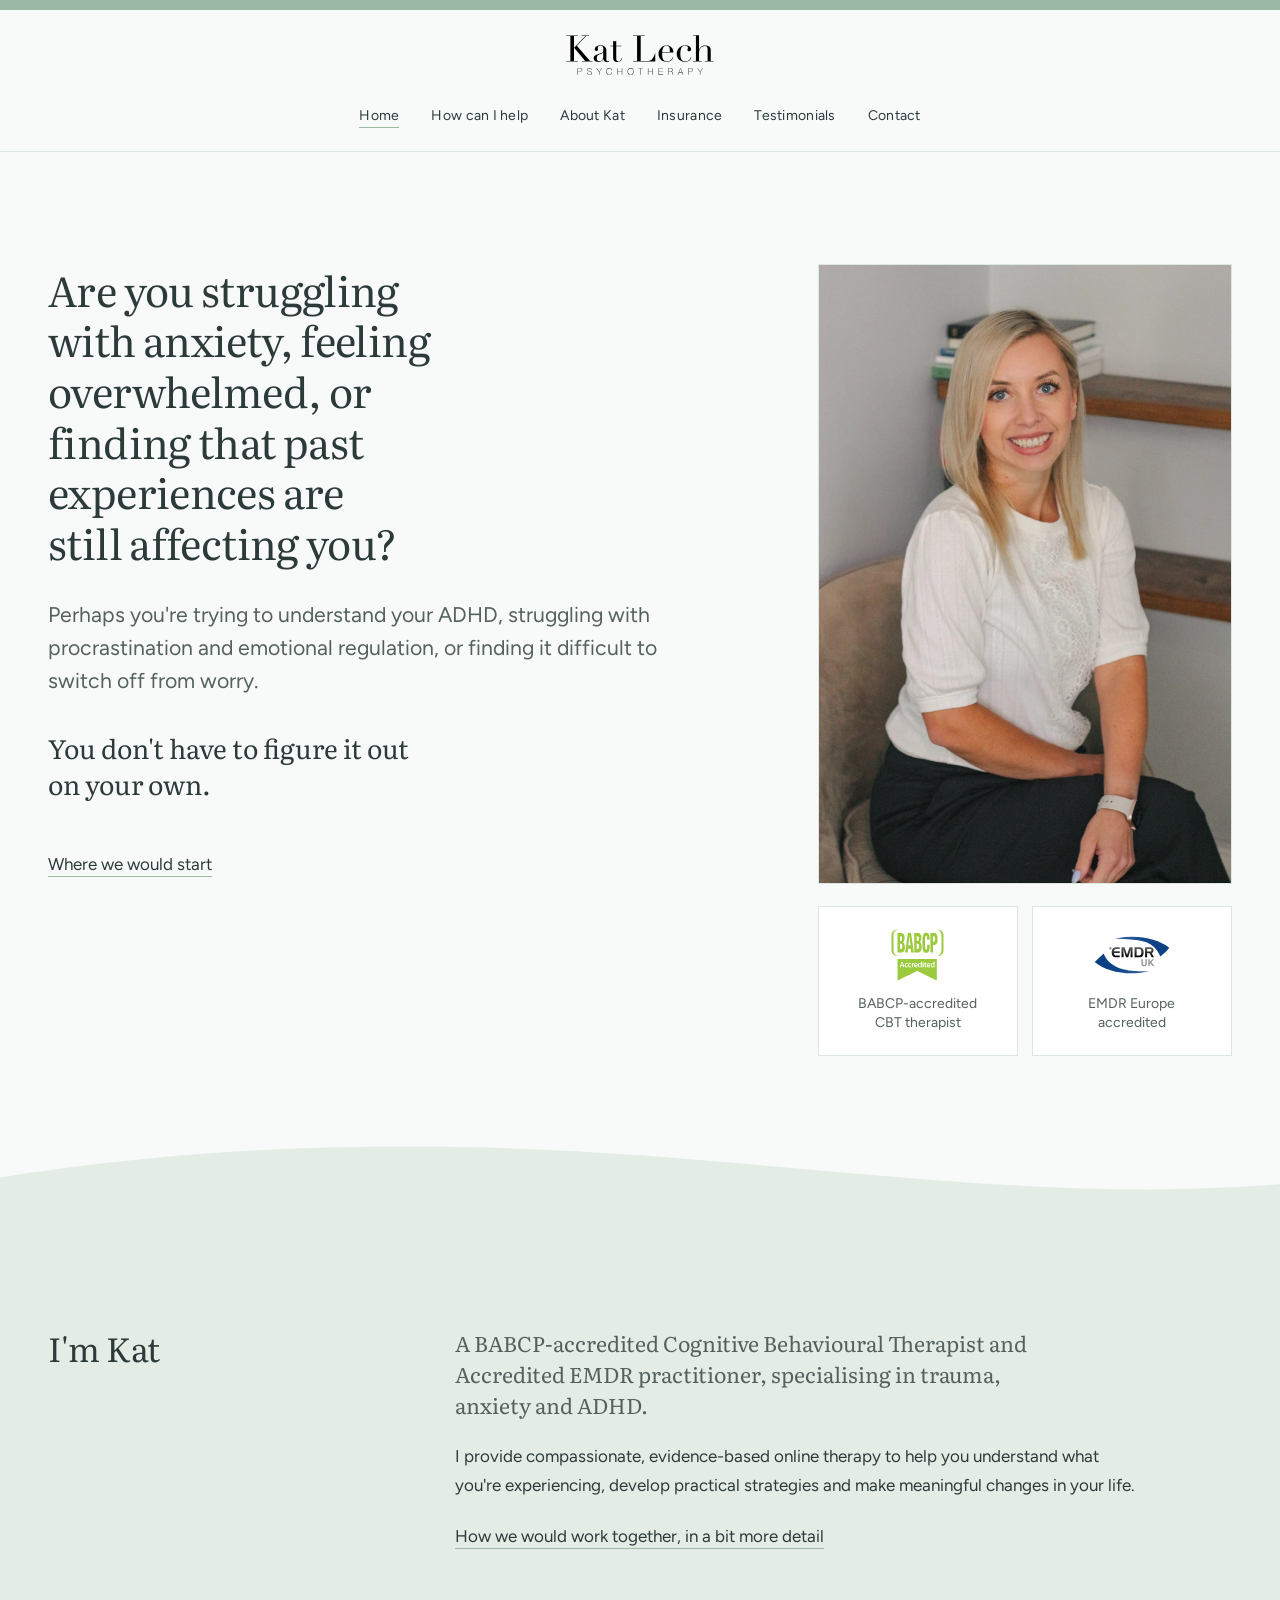
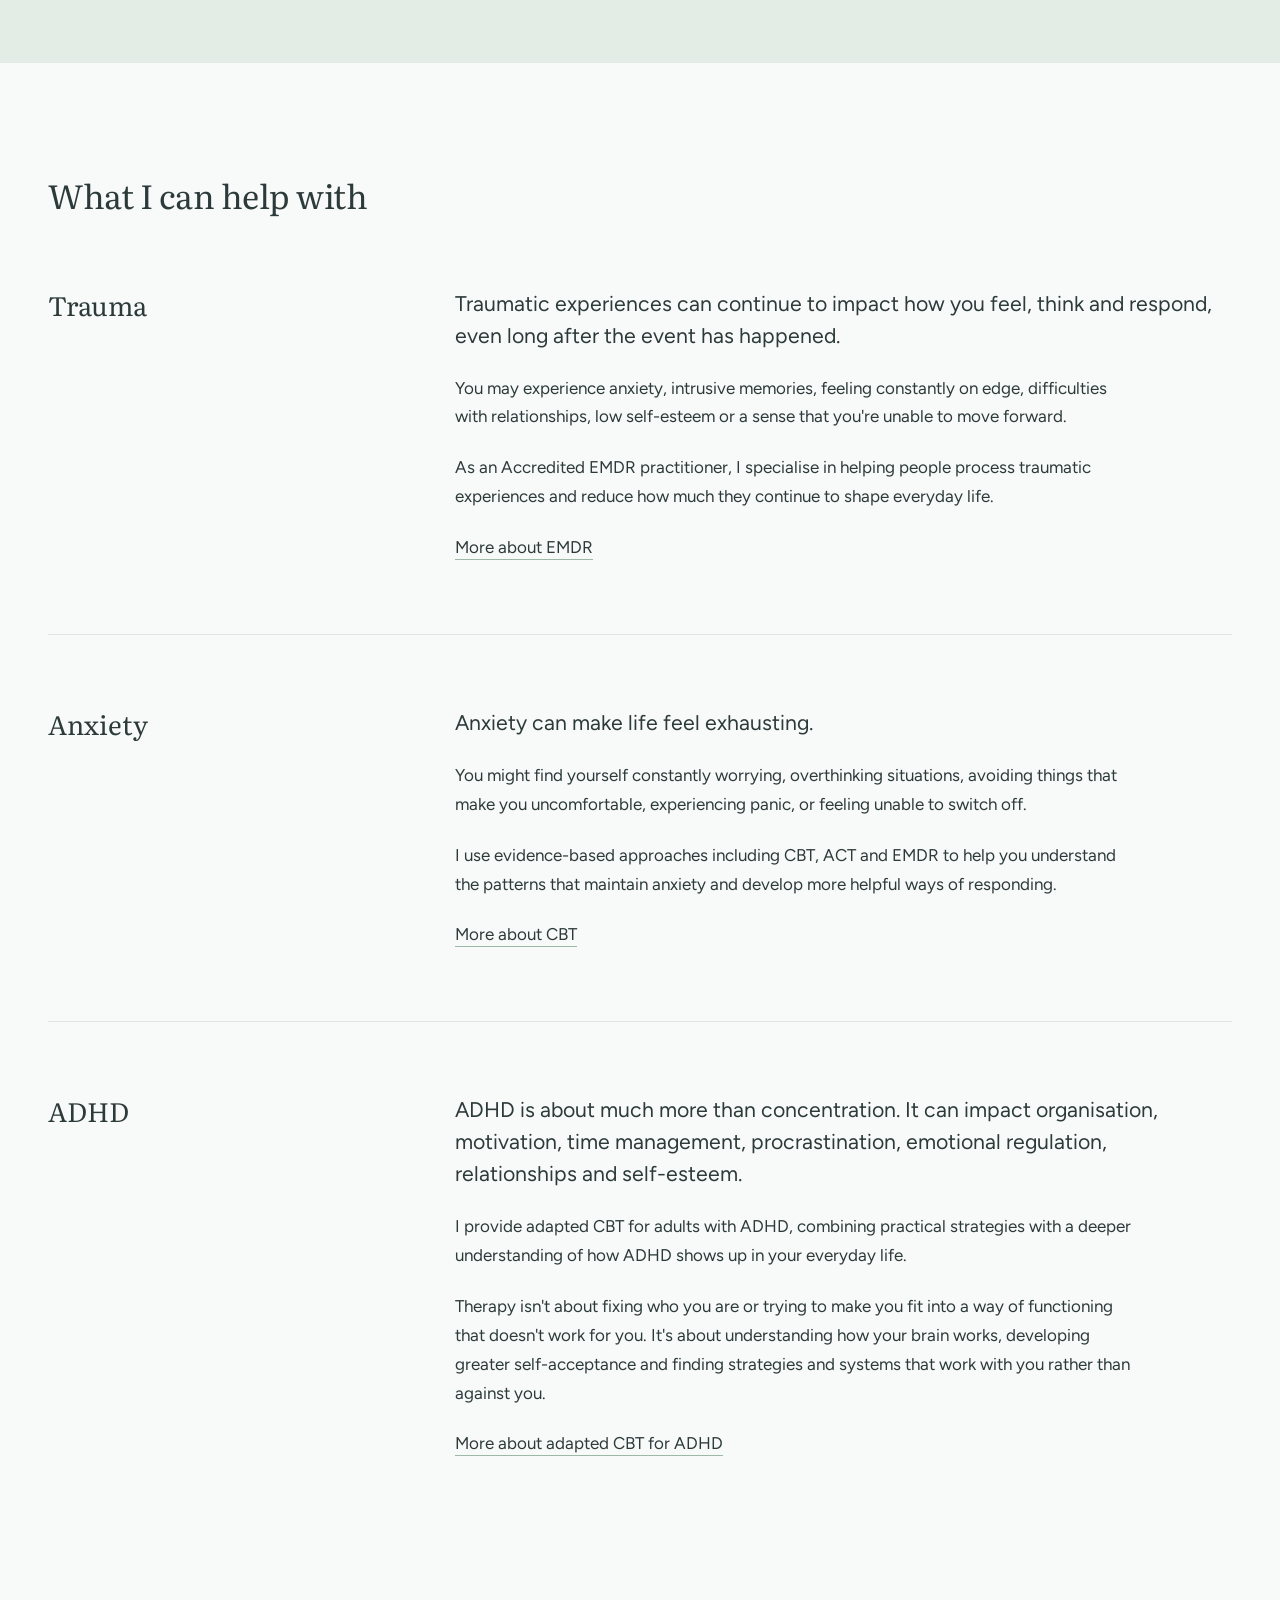
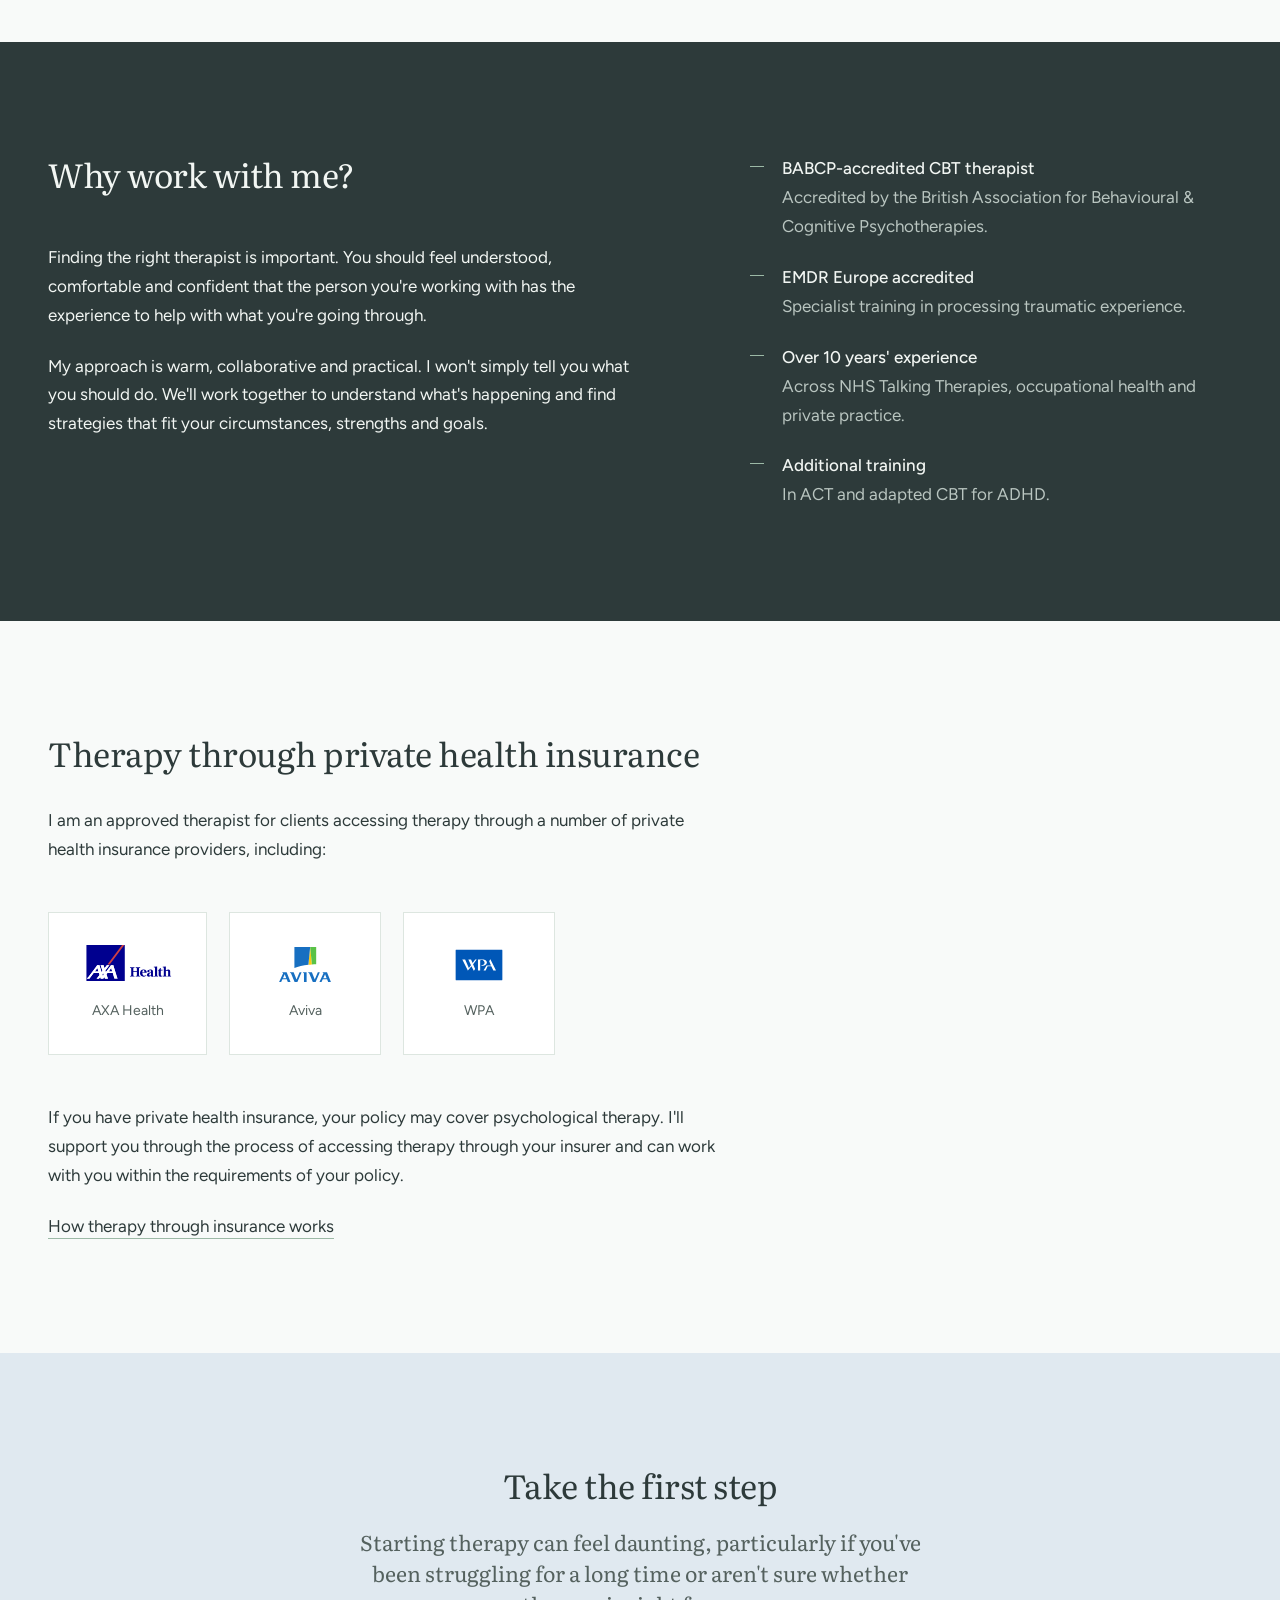
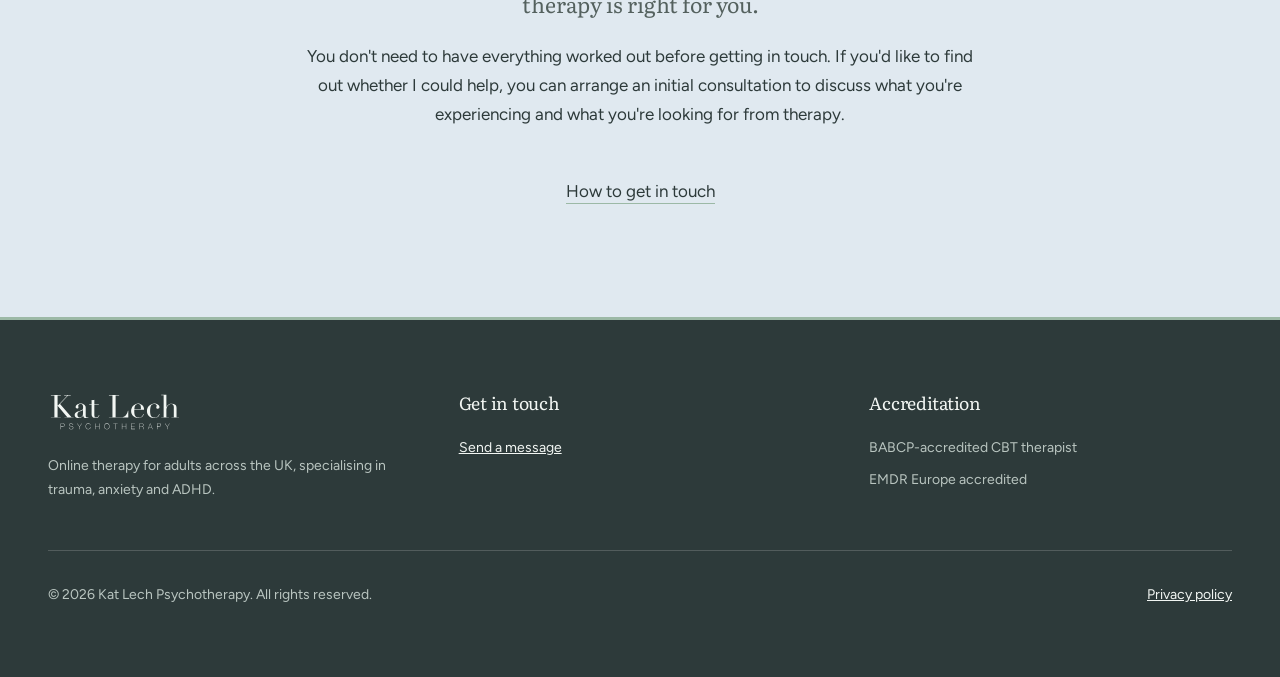
==== commit f7ba044d: "Use the SVG accreditation marks Replaces the two JPEG marks with the uploaded vectors, so they stay " ====
--- a/index.html
+++ b/index.html
@@ -175,11 +175,11 @@
 
         <ul class="accreditation enter enter-4">
           <li>
-            <img src="assets/img/babcp-accredited.jpg" width="600" height="600" alt="">
+            <img src="assets/img/babcp-accredited-logo.svg" width="604" height="595" alt="">
             <span>BABCP-accredited CBT therapist</span>
           </li>
           <li>
-            <img src="assets/img/emdr-uk.jpg" width="600" height="325" alt="">
+            <img src="assets/img/emdr-accreditation-logo.svg" width="636" height="315" alt="">
             <span>EMDR Europe accredited</span>
           </li>
         </ul>
--- a/assets/css/site.css
+++ b/assets/css/site.css
@@ -1026,7 +1026,15 @@
 .accreditation img {
   width: auto;
   height: 52px;
-  object-fit: contain;
+}
+
+/* The EMDR mark is a wide lens shape and the BABCP one is square, so matching
+   their heights would make the EMDR mark look much the larger of the two.
+   Matched by area instead, with the difference paid back as margin so both
+   labels still start on the same line. */
+.accreditation img[src*="emdr"] {
+  height: 38px;
+  margin-block: 7px;
 }
 
 .accreditation span {
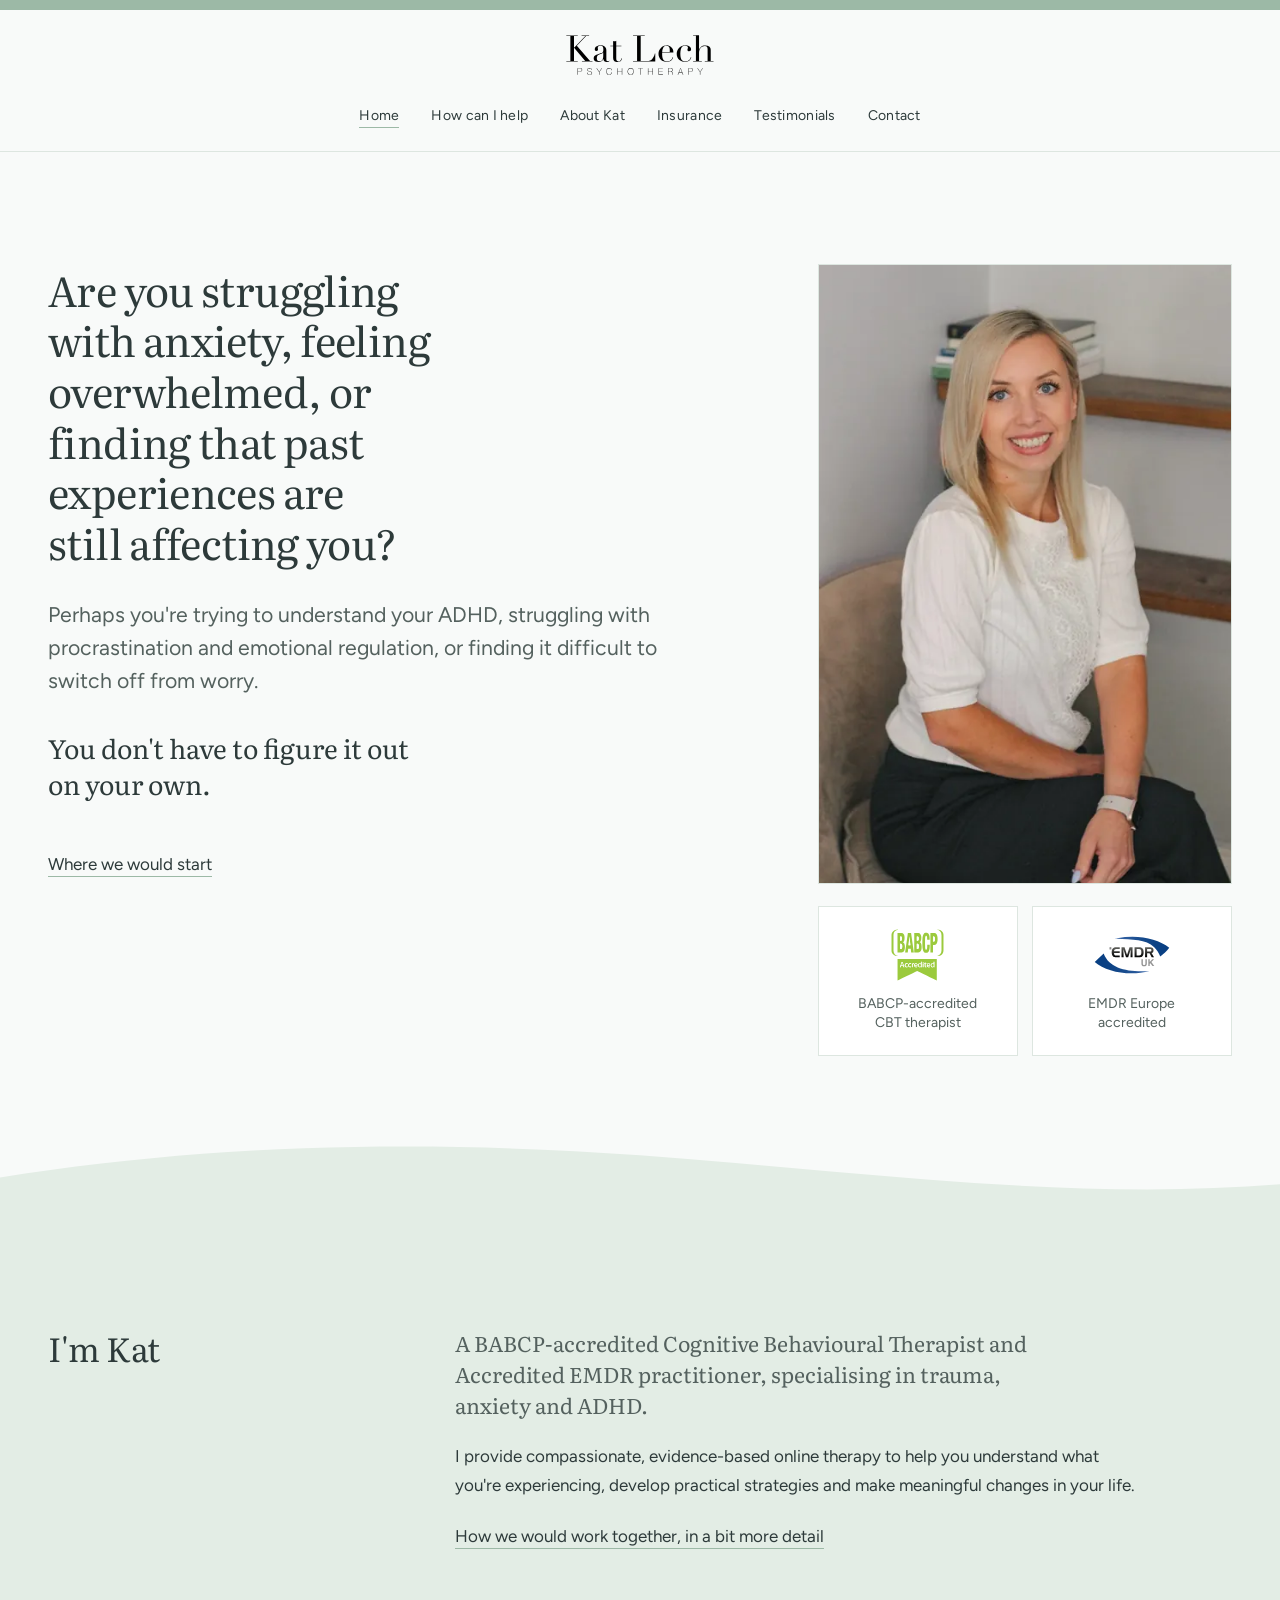
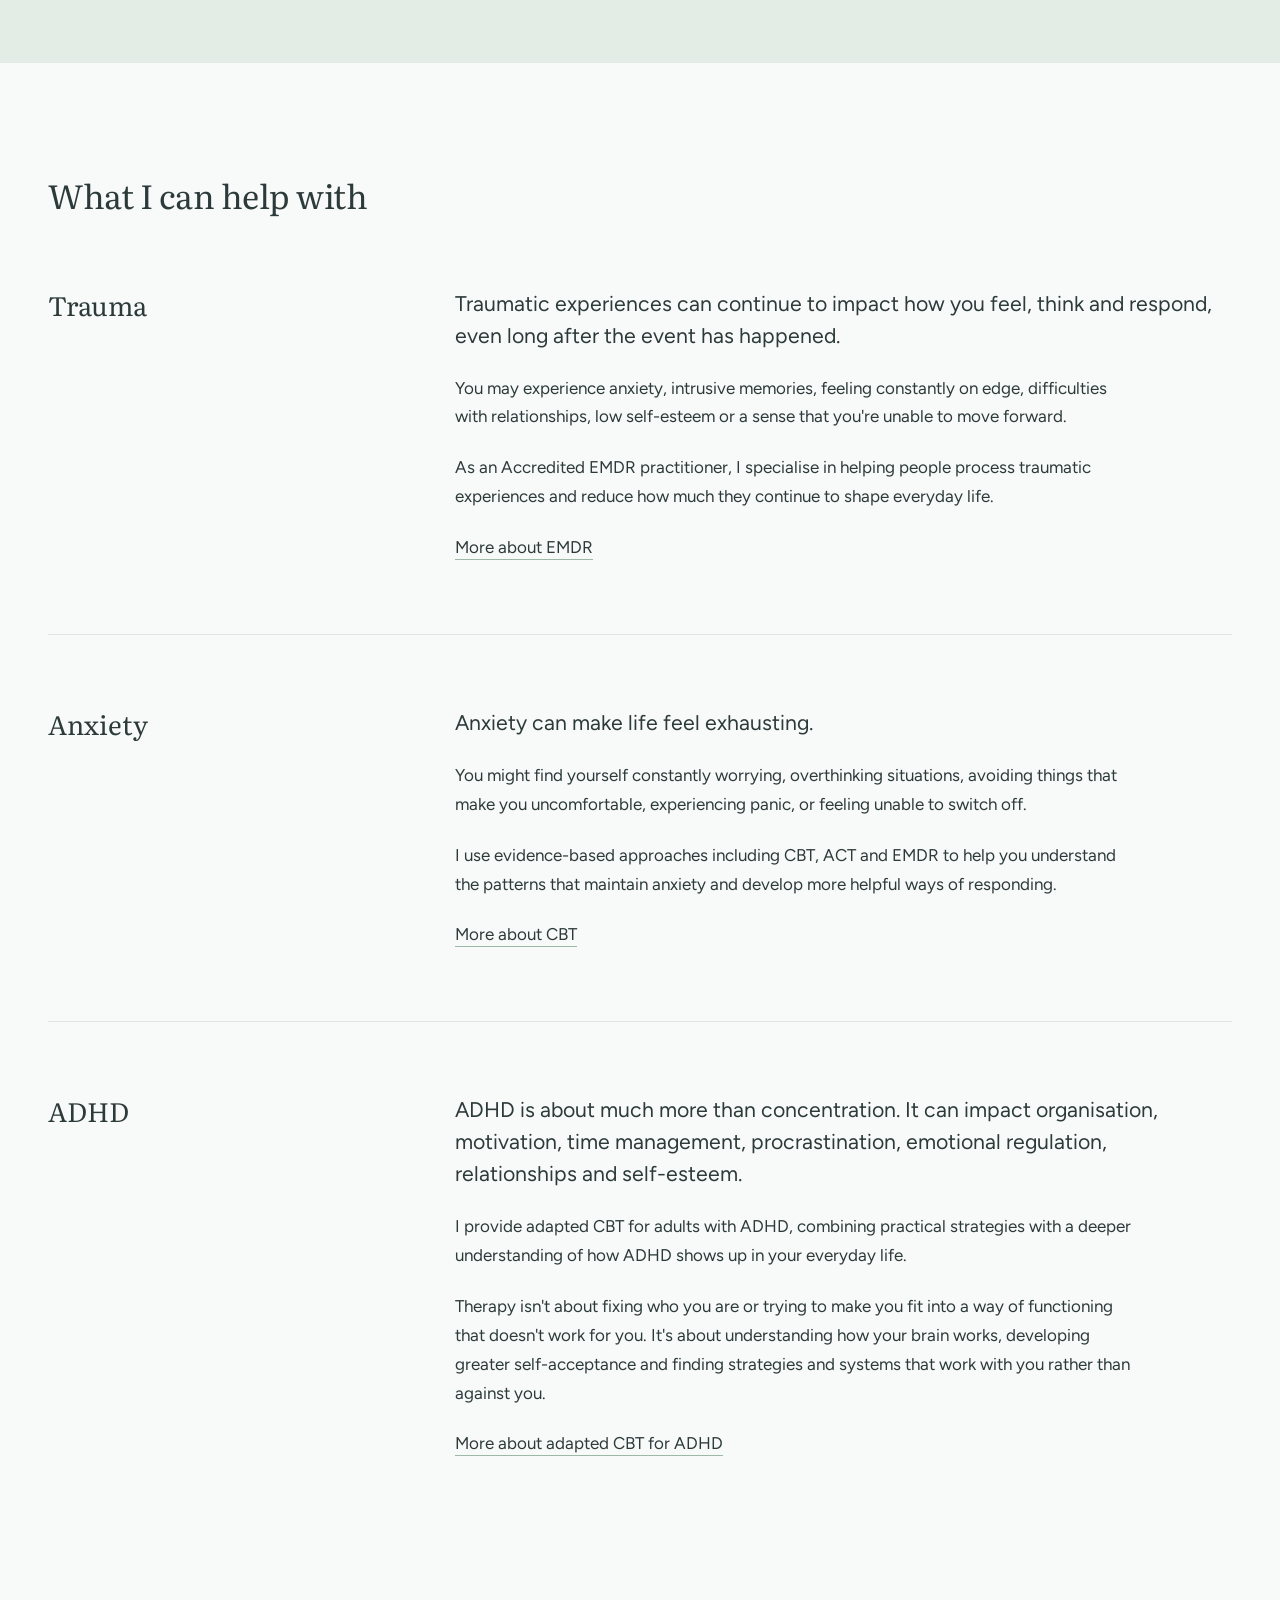
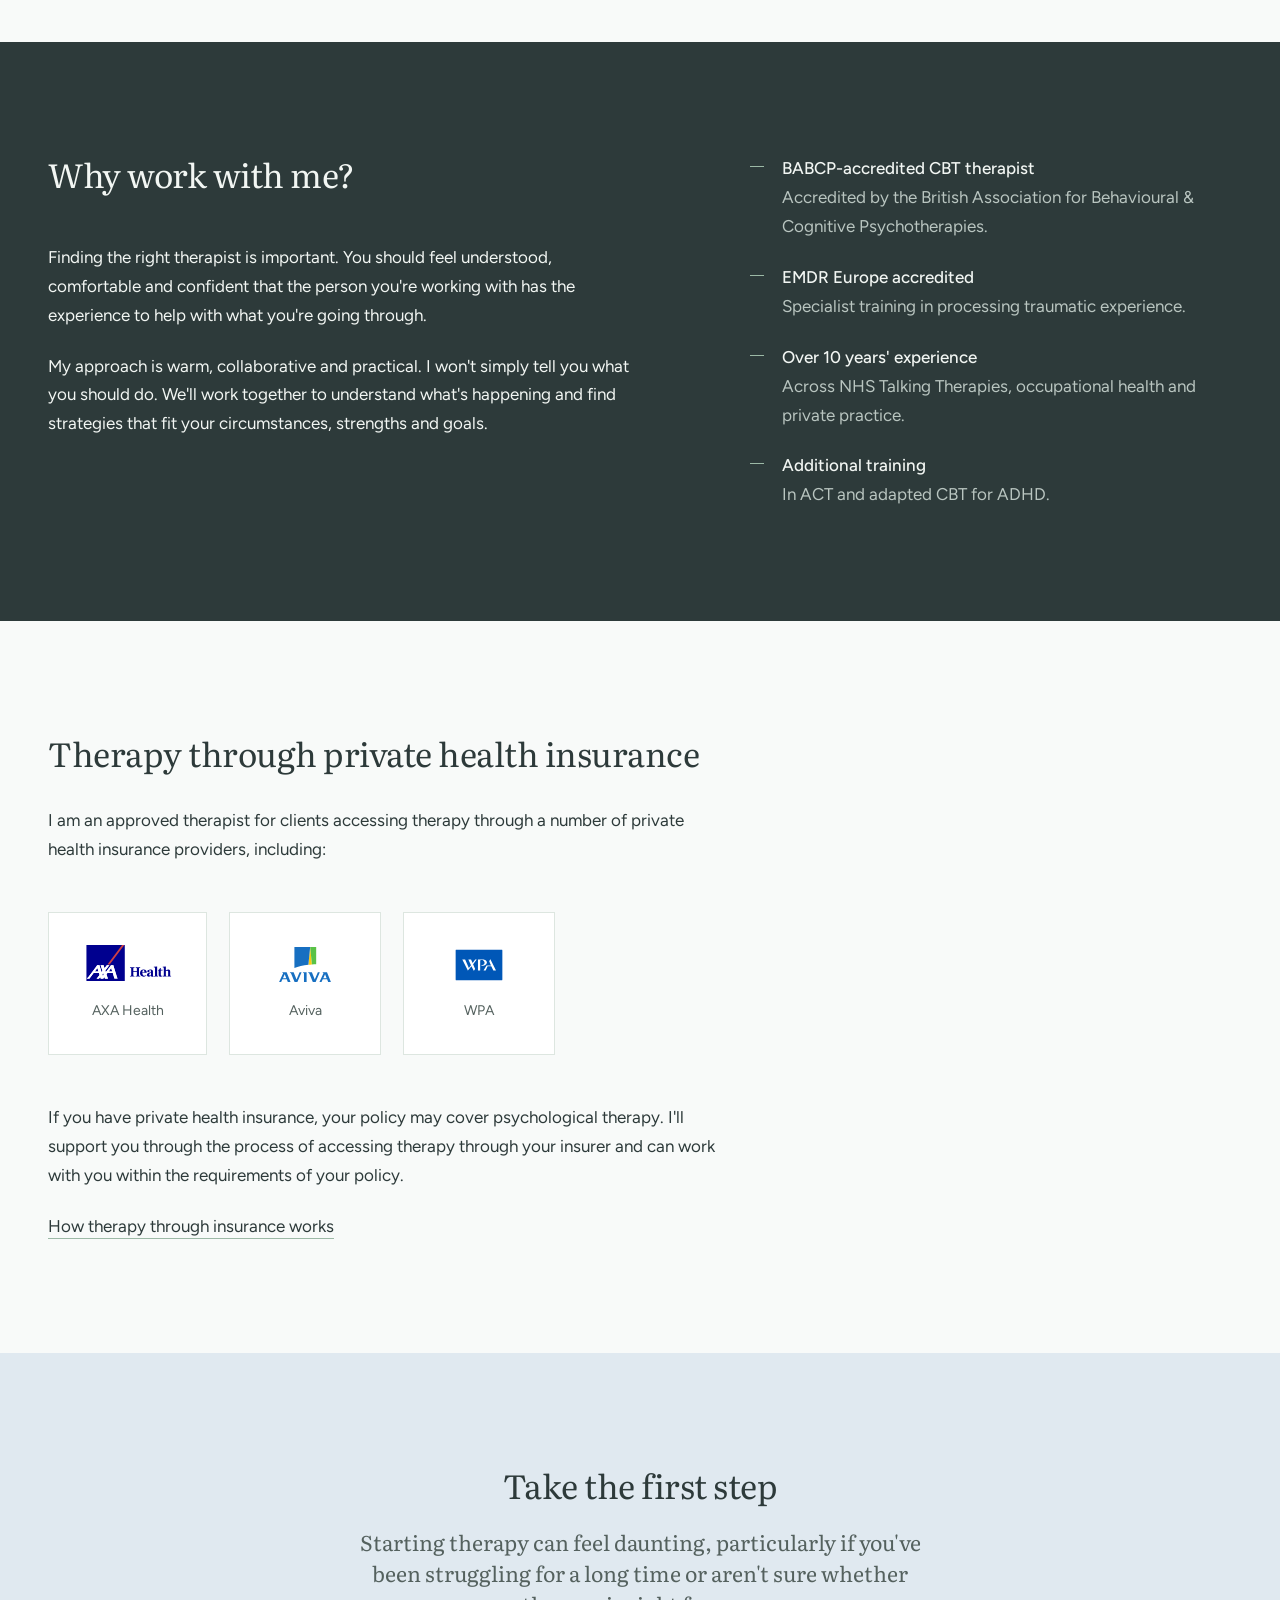
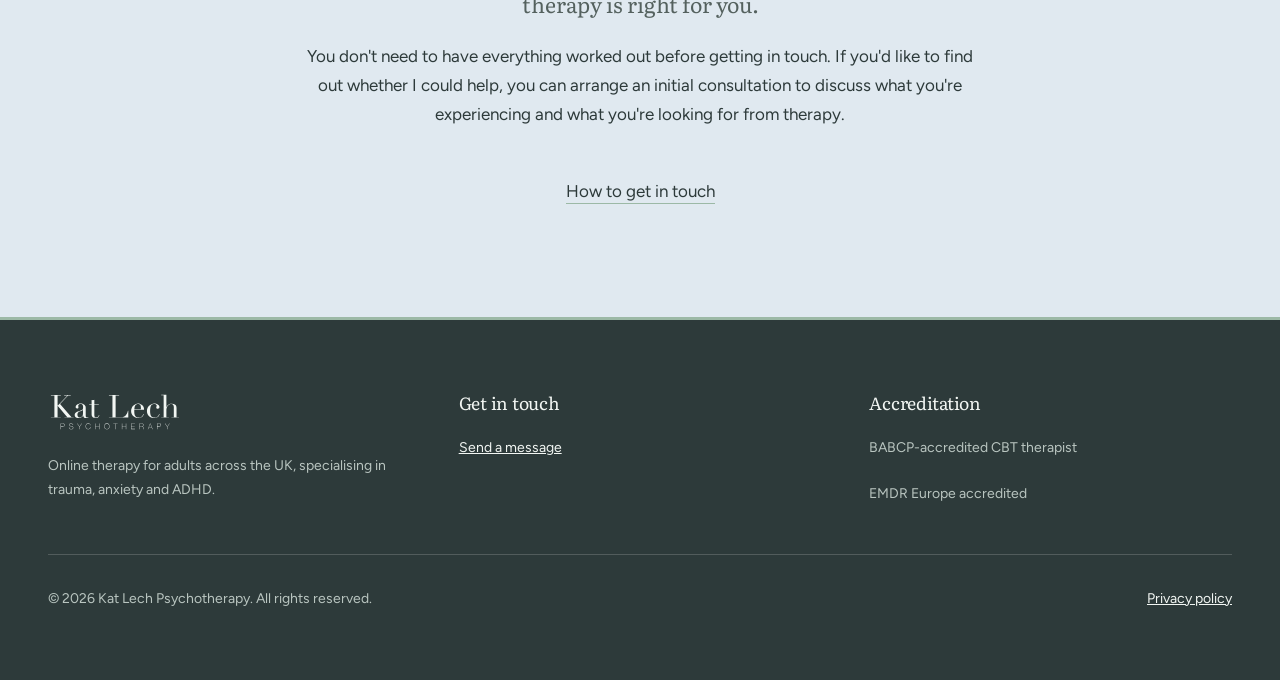
==== commit be36eb70: "Mobile fixes, server configuration, and lighter images Responsive audit across eight viewports and a" ====
--- a/index.html
+++ b/index.html
@@ -20,6 +20,7 @@
 <link rel="icon" href="assets/img/favicon.ico" sizes="any">
 <link rel="icon" href="assets/img/favicon-32.png" type="image/png" sizes="32x32">
 <link rel="apple-touch-icon" href="assets/img/apple-touch-icon.png">
+<meta name="theme-color" content="#f8faf9">
 <link rel="preconnect" href="https://fonts.googleapis.com">
 <link rel="preconnect" href="https://fonts.gstatic.com" crossorigin>
 <link href="https://fonts.googleapis.com/css2?family=Literata:opsz,wght@7..72,400..600&family=Figtree:wght@400..600&display=swap" rel="stylesheet">
@@ -167,10 +168,17 @@
 
       <div class="enter enter-3">
         <figure class="photo" style="margin: 0">
-          <img src="assets/img/kat-portrait.jpg"
-               width="1400" height="2100"
-               alt="Kat, a CBT therapist and Accredited EMDR practitioner, seated in a chair beside a shelf of books."
-               fetchpriority="high">
+          <picture>
+            <source type="image/webp"
+                    srcset="assets/img/kat-portrait-480.webp 480w,
+                            assets/img/kat-portrait-760.webp 760w,
+                            assets/img/kat-portrait-1400.webp 1400w"
+                    sizes="(min-width: 60rem) 420px, 95vw">
+            <img src="assets/img/kat-portrait.jpg"
+                 width="1400" height="2100"
+                 alt="Kat, a CBT therapist and Accredited EMDR practitioner, seated in a chair beside a shelf of books."
+                 fetchpriority="high">
+          </picture>
         </figure>
 
         <ul class="accreditation enter enter-4">
--- a/assets/css/site.css
+++ b/assets/css/site.css
@@ -76,6 +76,9 @@
   /* The masthead is sticky, so anchored targets and keyboard focus must be
      scrolled clear of it — WCAG 2.2 AA, Focus Not Obscured (Minimum). */
   scroll-padding-top: var(--header-height);
+
+  /* iOS enlarges text when a phone is turned to landscape unless stopped. */
+  -webkit-text-size-adjust: 100%;
 }
 
 body {
@@ -315,7 +318,22 @@
 .nav-list a:hover,
 .nav-list a[aria-current="page"] { border-color: var(--accent); }
 
+/* Stacked and centred, the masthead took 146px — a quarter of a small phone
+   screen, and it is sticky, so that quarter never comes back. Below the
+   breakpoint the logo sits beside the menu button instead. */
 @media (max-width: 62rem) {
+  :root { --header-height: 5rem; }
+
+  .masthead-inner {
+    flex-direction: row;
+    justify-content: space-between;
+    align-items: center;
+    gap: var(--space-s);
+    padding-block: var(--space-xs);
+  }
+
+  .wordmark img { height: 32px; }
+
   .nav {
     display: none;
     position: absolute;
@@ -1168,3 +1186,35 @@
 }
 
 .qual-list li:last-child { border-bottom: 0; padding-bottom: 0; }
+
+/* --------------------------------------------------------------------------
+   Target size
+   -------------------------------------------------------------------------- */
+
+/* WCAG 2.2 AA, Target Size (Minimum): a link that sits on its own — in the
+   navigation, in the footer, or alone in a paragraph — needs a 24px target.
+   Links inside a sentence are exempt and are left alone. The hit area is
+   grown with a pseudo-element rather than with padding, so the underline
+   stays tight to the type. */
+.nav-list a,
+.site-footer a,
+p > a.link-underline:only-child {
+  position: relative;
+}
+
+.nav-list a::after,
+.site-footer a::after,
+p > a.link-underline:only-child::after {
+  content: "";
+  position: absolute;
+  inset: -0.45rem -0.3rem;
+}
+
+/* The footer links stack, so they also need room between them or the enlarged
+   targets would overlap each other. */
+.site-footer li + li { margin-top: var(--space-xs); }
+
+/* The mobile menu already has full-width rows; no pseudo-element needed. */
+@media (max-width: 62rem) {
+  .nav-list a::after { content: none; }
+}
